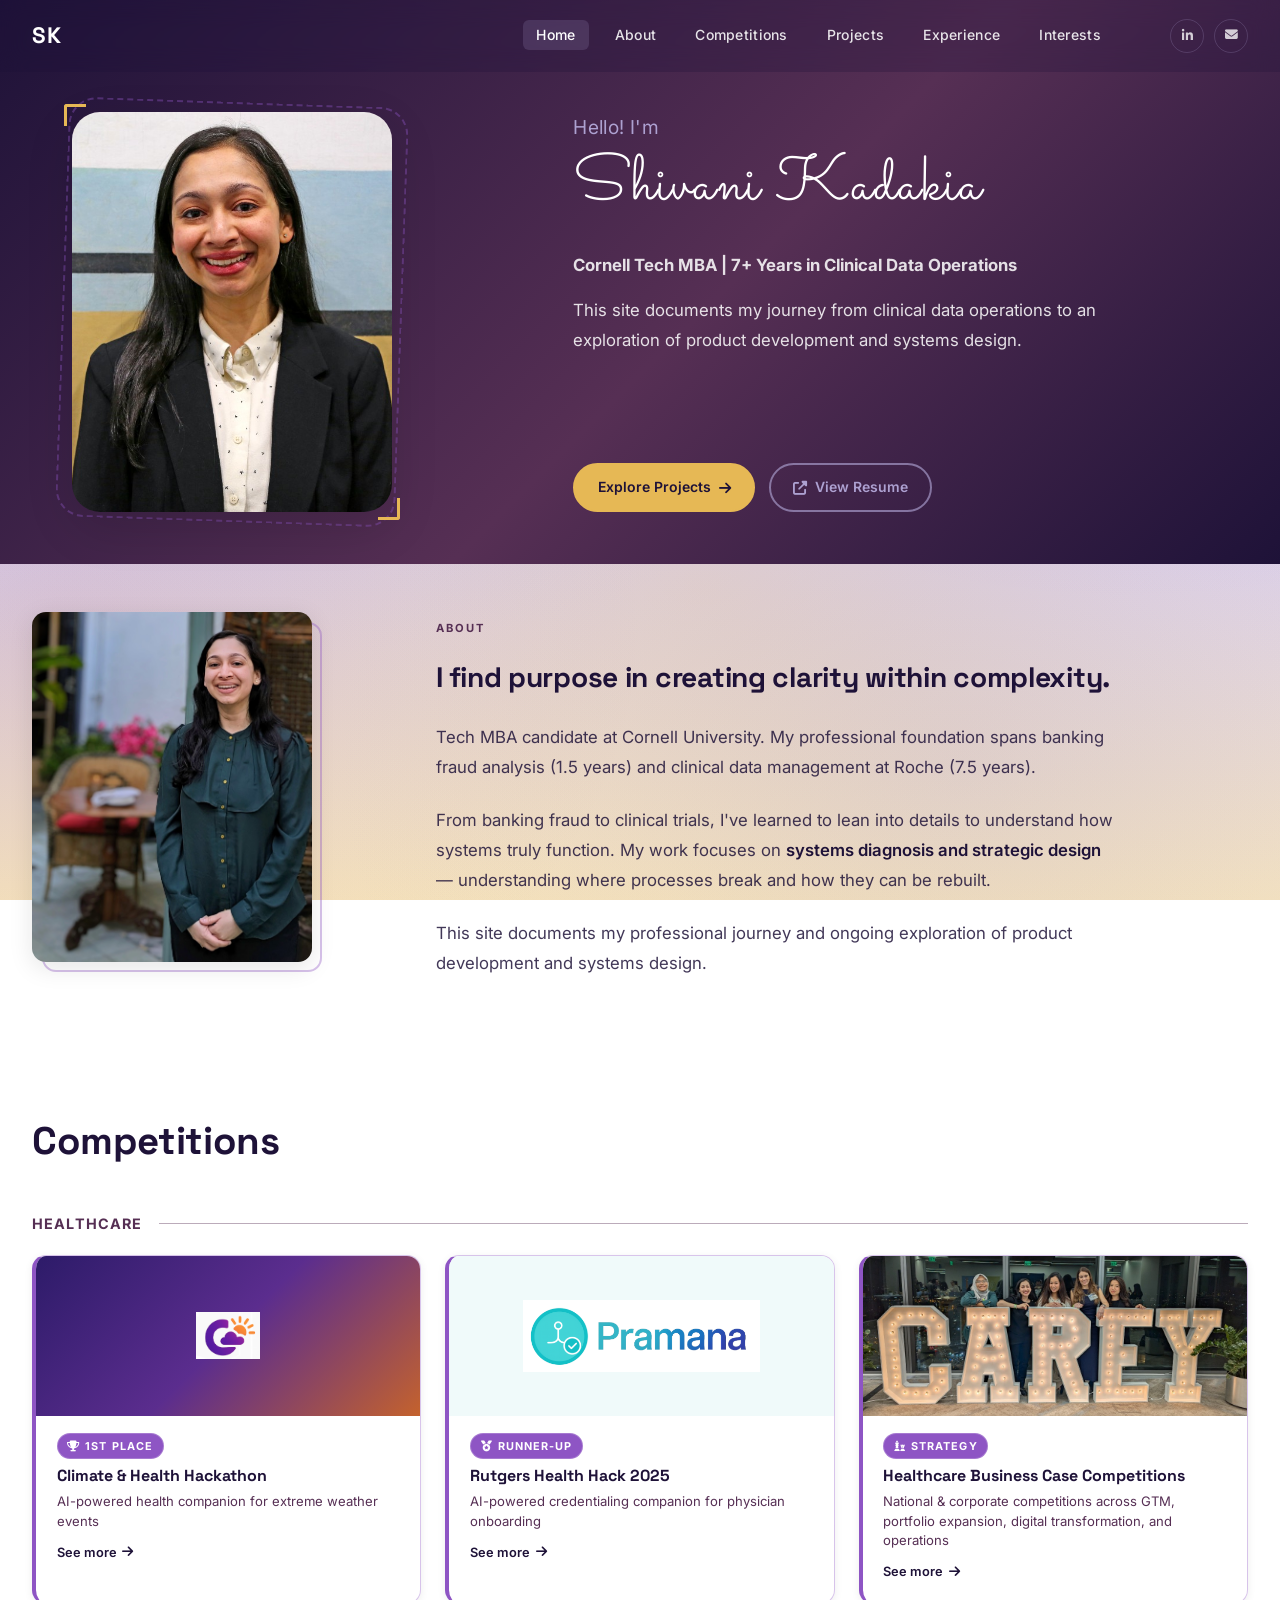
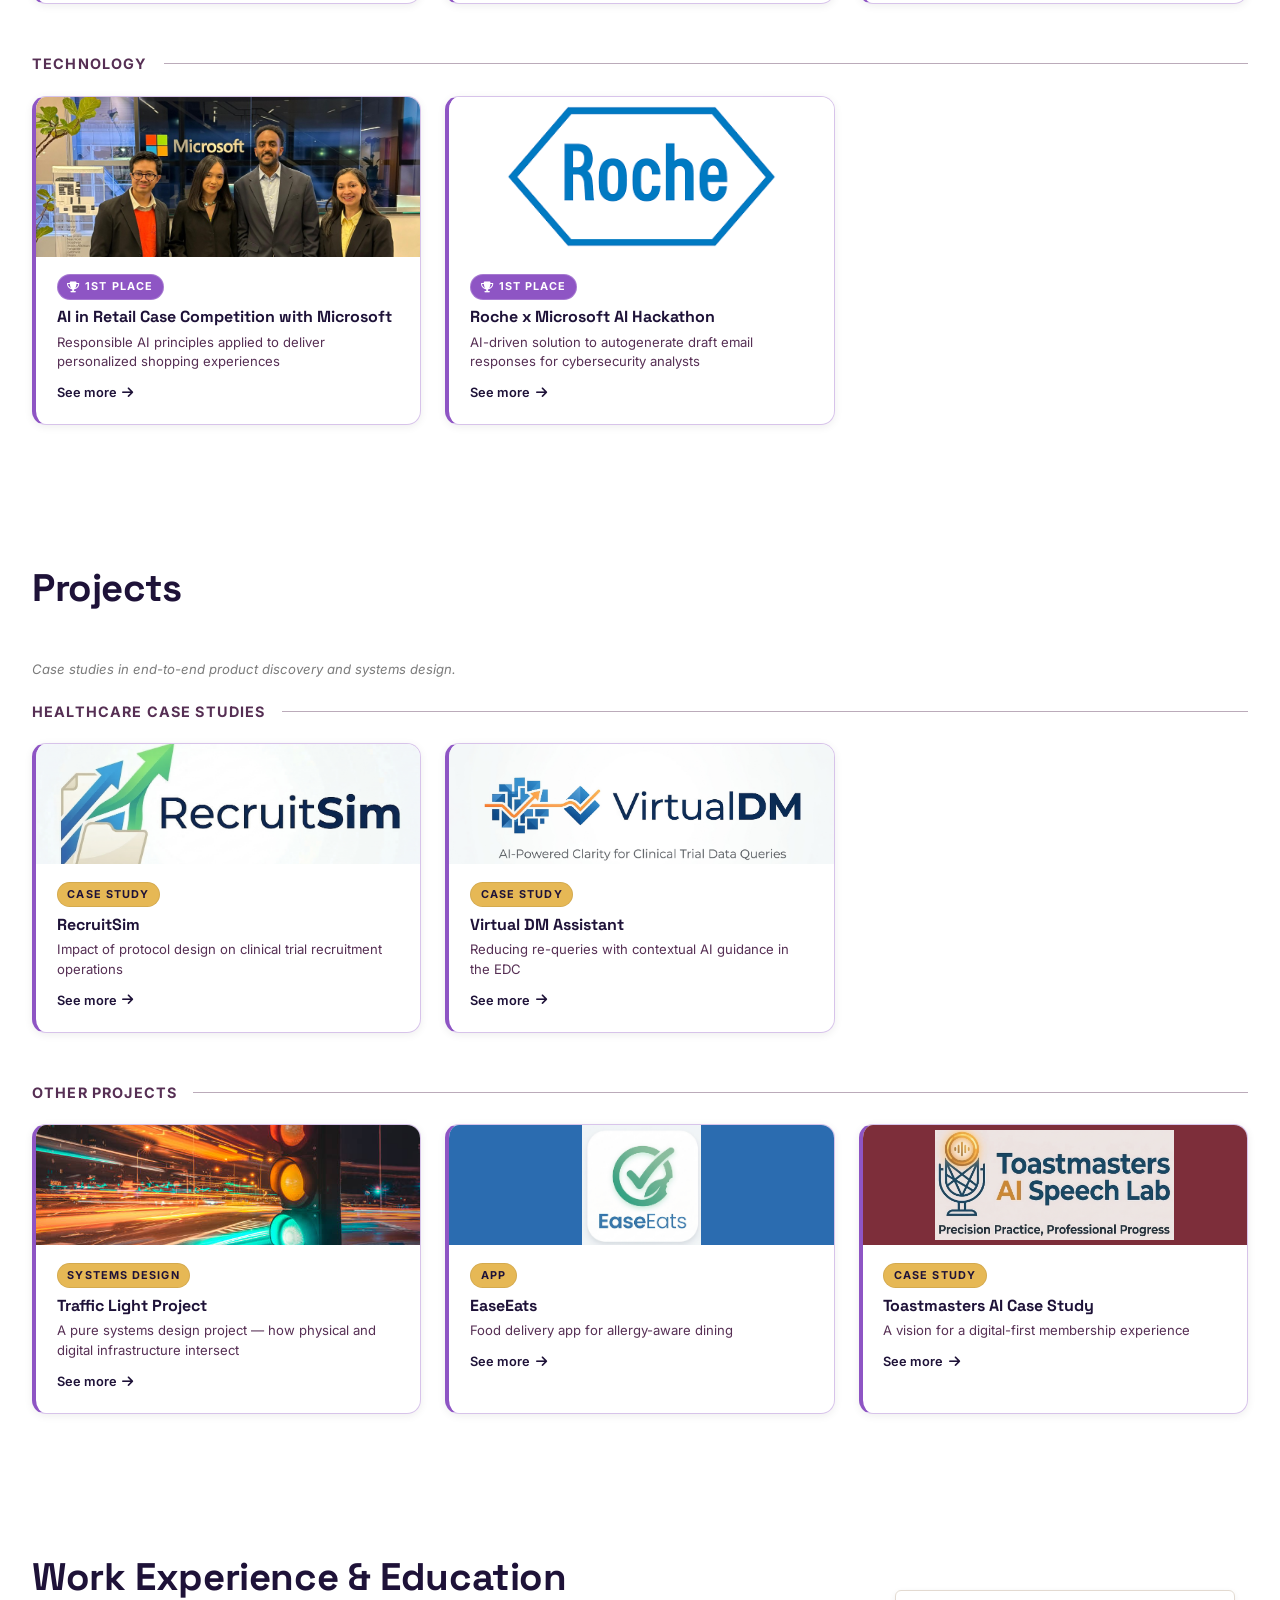
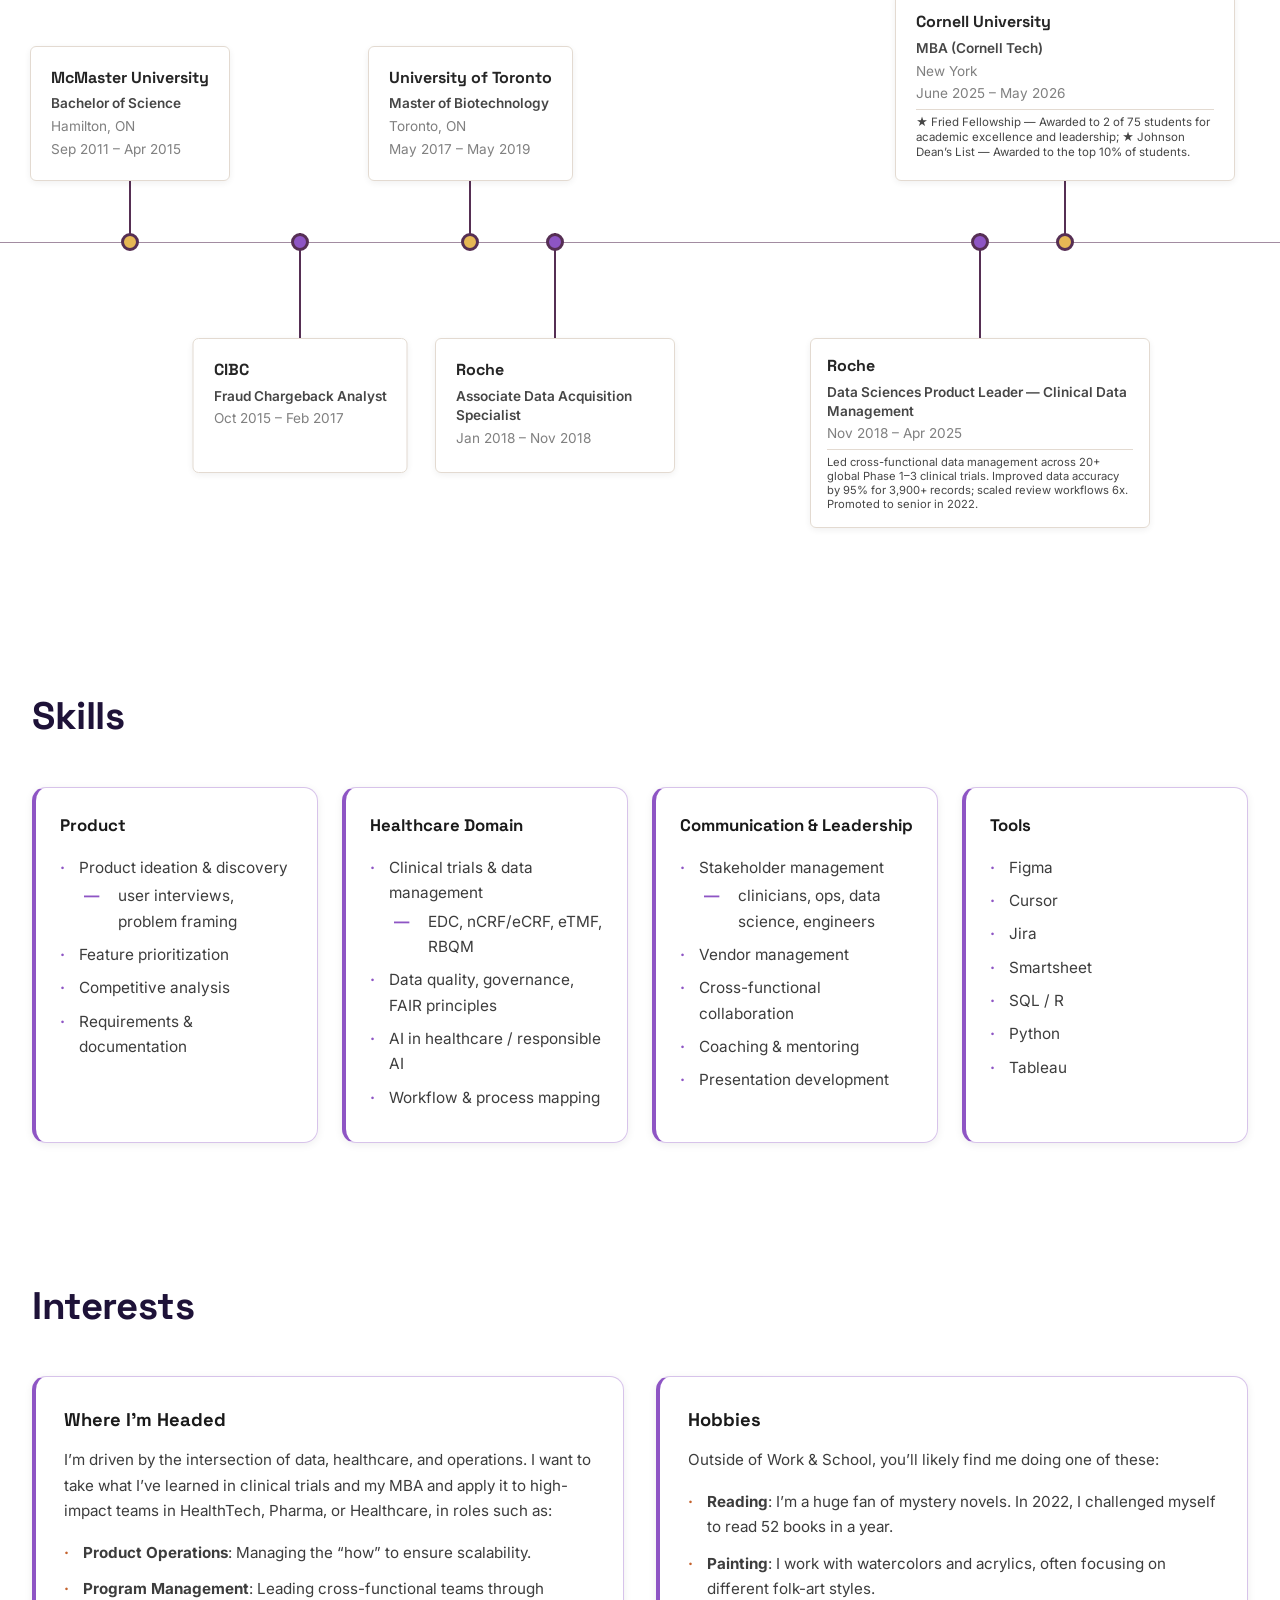
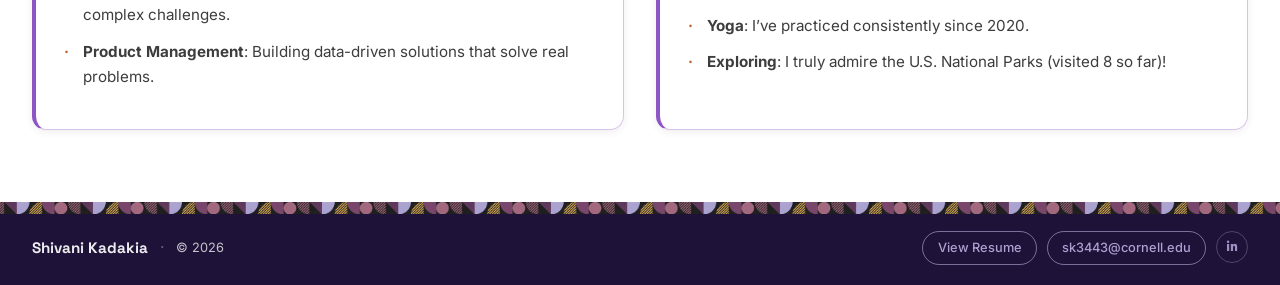
==== index.html @ 10caf71b "Initial commit for personal website" ====
<!DOCTYPE html>
<html lang="en">
  <head>
    <meta charset="UTF-8" />
    <meta name="viewport" content="width=device-width, initial-scale=1.0" />
    <title>Shivani Kadakia</title>
    <link rel="icon" type="image/png" sizes="32x32" href="favicon.png" />
    <link rel="icon" type="image/png" sizes="192x192" href="favicon.png" />
    <link rel="stylesheet" href="styles.css" />
    <link rel="preconnect" href="https://fonts.googleapis.com" />
    <link rel="preconnect" href="https://fonts.gstatic.com" crossorigin />
    <link href="https://fonts.googleapis.com/css2?family=Inter:wght@300;400;500;600&family=Space+Grotesk:wght@500;600;700&family=Sacramento&display=swap" rel="stylesheet" />
    <link rel="stylesheet" href="https://cdnjs.cloudflare.com/ajax/libs/font-awesome/6.5.0/css/all.min.css" />
  </head>
<body>

  <!-- ═══════════════════════════════════════════
       NAVIGATION
  ═══════════════════════════════════════════ -->
  <nav class="navbar" id="navbar">
    <div class="nav-inner">
      <a href="#hero" class="nav-logo">SK</a>

      <ul class="nav-links">
        <li><a href="#hero"         class="nav-link active">Home</a></li>
        <li><a href="#about"        class="nav-link">About</a></li>
        <li><a href="#competitions" class="nav-link">Competitions</a></li>
        <li><a href="#projects"     class="nav-link">Projects</a></li>
        <li><a href="#experience"   class="nav-link">Experience</a></li>
        <li><a href="#interests"    class="nav-link">Interests</a></li>
      </ul>

      <div class="nav-social">
        <a href="https://www.linkedin.com/in/shivani-kadakia/" aria-label="LinkedIn" target="_blank" rel="noopener noreferrer"><i class="fab fa-linkedin-in"></i></a>
        <span class="nav-email-wrap">
          <a href="#" id="nav-email-copy" aria-label="Copy email" title="Copy email"><i class="fas fa-envelope"></i></a>
          <span id="toast-email" class="toast-email" aria-live="polite">Email copied!</span>
        </span>
      </div>

      <button class="nav-toggle" aria-label="Toggle menu">
        <span></span><span></span><span></span>
      </button>
    </div>
  </nav>

  <!-- ═══════════════════════════════════════════
       HERO
  ═══════════════════════════════════════════ -->
  <section class="hero" id="hero">

    <div class="hero-inner">

      <!-- LEFT: Photo -->
      <div class="hero-left" data-animate="fade-left">
        <div class="hero-photo-wrap">
          <div class="hero-photo-ring" aria-hidden="true"></div>
          <img src="images/headshot.png" alt="Shivani Kadakia" class="hero-photo" />
          <div class="hero-photo-corners" aria-hidden="true"></div>
        </div>
      </div>

      <!-- RIGHT: Greeting + Name + Tagline + Bio + CTAs -->
      <div class="hero-right" data-animate="fade-right">
        <p class="hero-greeting">Hello! I'm</p>
        <h1 class="hero-name">Shivani Kadakia</h1>
        <p class="hero-tagline hero-tagline--primary">
          <strong>Cornell Tech MBA | 7+ Years in Clinical Data Operations</strong>
        </p>
        <p class="hero-tagline">
          This site documents my journey from clinical data operations to an exploration of product development and systems design.
        </p>
        <div class="hero-ctas">
          <a href="#competitions" class="btn btn--primary">
            Explore Projects <i class="fas fa-arrow-right"></i>
          </a>
          <a href="https://drive.google.com/file/d/1PNnqs80CXCNU1Djd2EkrCBvL7c3vsz_X/view" class="btn btn--secondary" target="_blank" rel="noopener noreferrer">
            <i class="fas fa-external-link-alt"></i> View Resume
          </a>
        </div>
      </div>

    </div>

  </section>

  <!-- ═══════════════════════════════════════════
       ABOUT
  ═══════════════════════════════════════════ -->
  <section class="about" id="about">
    <div class="about-inner">

      <div class="about-left" data-animate="fade-left">
        <div class="about-photo-wrap">
          <img src="images/about-photo.png" alt="Shivani Kadakia" class="about-photo" loading="lazy" onerror="this.src='images/headshot.png'" />
          <div class="about-photo-accent" aria-hidden="true"></div>
        </div>
      </div>

      <div class="about-right" data-animate="fade-right">
        <p class="about-section-label">About</p>
        <h2 class="about-heading">I find purpose in creating clarity within complexity.</h2>
        <p class="about-bio-text">
          Tech MBA candidate at Cornell University. My professional foundation spans banking fraud analysis (1.5 years) and clinical data management at Roche (7.5 years).
        </p>
        <p class="about-bio-text">
          From banking fraud to clinical trials, I've learned to lean into details to understand how systems truly function. My work focuses on <strong>systems diagnosis and strategic design</strong> — understanding where processes break and how they can be rebuilt.
        </p>
        <p class="about-bio-text">
          This site documents my professional journey and ongoing exploration of product development and systems design.
        </p>
      </div>

    </div>

  </section>

  <!-- ═══════════════════════════════════════════
       COMPETITIONS
  ═══════════════════════════════════════════ -->
  <section class="cards-section" id="competitions">
    <div class="cards-section-inner">
      <h2 class="section-title">Competitions</h2>

      <!-- Healthcare row -->
      <div class="cards-row-label cards-row-label--case cards-row-label--lg">
        <span class="cards-row-label-text">Healthcare</span>
        <span class="cards-row-label-line" aria-hidden="true"></span>
      </div>
      <div class="cards-grid cards-grid--3">

        <!-- 1: CareCast (left) -->
        <article class="card" data-animate="fade-up">
          <a href="competitions/carecast.html" class="card-link">
            <div class="card-img-wrap card-img-wrap--carecast">
              <img src="images/carecast-logo.png" alt="CareCast" class="card-carecast-logo" loading="lazy" />
            </div>
            <div class="card-body">
              <span class="card-badge card-badge--win"><i class="fas fa-trophy"></i> 1st Place</span>
              <h3 class="card-title">Climate &amp; Health Hackathon</h3>
              <p class="card-sub">AI-powered health companion for extreme weather events</p>
              <span class="card-cta">See more <i class="fas fa-arrow-right"></i></span>
            </div>
          </a>
        </article>

        <!-- 2: Rutgers (centre) -->
        <article class="card" data-animate="fade-up" style="--delay:0.1s">
          <a href="competitions/rutgers.html" class="card-link">
            <div class="card-img-wrap card-img-wrap--pramana">
              <img src="images/pramana-logo.png" alt="Pramana" class="card-pramana-logo" loading="lazy" />
            </div>
            <div class="card-body">
              <span class="card-badge card-badge--win"><i class="fas fa-medal"></i> Runner-Up</span>
              <h3 class="card-title">Rutgers Health Hack 2025</h3>
              <p class="card-sub">AI-powered credentialing companion for physician onboarding</p>
              <span class="card-cta">See more <i class="fas fa-arrow-right"></i></span>
            </div>
          </a>
        </article>

        <!-- 3: AstraZeneca (right) -->
        <article class="card" data-animate="fade-up" style="--delay:0.2s">
          <a href="competitions/az-healthcare.html" class="card-link">
            <div class="card-img-wrap" style="padding:0;overflow:hidden;">
              <img src="images/az-team-photo.png" alt="Healthcare case competition team at Johns Hopkins" loading="lazy" style="width:100%;height:100%;object-fit:cover;object-position:center 60%;" />
            </div>
            <div class="card-body">
              <span class="card-badge card-badge--blue"><i class="fas fa-chess"></i> Strategy</span>
              <h3 class="card-title">Healthcare Business Case Competitions</h3>
              <p class="card-sub">National &amp; corporate competitions across GTM, portfolio expansion, digital transformation, and operations</p>
              <span class="card-cta">See more <i class="fas fa-arrow-right"></i></span>
            </div>
          </a>
        </article>

      </div>

      <!-- Technology row -->
      <div class="cards-row-label cards-row-label--case cards-row-label--lg" style="margin-top:3rem;">
        <span class="cards-row-label-text">Technology</span>
        <span class="cards-row-label-line" aria-hidden="true"></span>
      </div>
      <div class="cards-grid cards-grid--3">

        <article class="card" data-animate="fade-up">
          <a href="competitions/microsoft-ai.html" class="card-link">
            <div class="card-img-wrap" style="padding:0;overflow:hidden;">
              <img src="images/microsoft-team-photo.png" alt="Microsoft AI in Retail team at Microsoft HQ NYC" loading="lazy" style="width:100%;height:100%;object-fit:cover;object-position:center 20%;" />
            </div>
            <div class="card-body">
              <span class="card-badge card-badge--win"><i class="fas fa-trophy"></i> 1st Place</span>
              <h3 class="card-title">AI in Retail Case Competition with Microsoft</h3>
              <p class="card-sub">Responsible AI principles applied to deliver personalized shopping experiences</p>
              <span class="card-cta">See more <i class="fas fa-arrow-right"></i></span>
            </div>
          </a>
        </article>

        <article class="card" data-animate="fade-up" style="--delay:0.1s">
          <a href="competitions/roche-ai.html" class="card-link">
            <div class="card-img-wrap card-img-wrap--roche">
              <img src="images/roche-logo.png" alt="Roche" class="card-roche-logo" loading="lazy" />
            </div>
            <div class="card-body">
              <span class="card-badge card-badge--win"><i class="fas fa-trophy"></i> 1st Place</span>
              <h3 class="card-title">Roche x Microsoft AI Hackathon</h3>
              <p class="card-sub">AI-driven solution to autogenerate draft email responses for cybersecurity analysts</p>
              <span class="card-cta">See more <i class="fas fa-arrow-right"></i></span>
            </div>
          </a>
        </article>

      </div>
    </div>
  </section>

  <!-- ═══════════════════════════════════════════
       PROJECTS
  ═══════════════════════════════════════════ -->
  <section class="cards-section cards-section--alt" id="projects">
    <div class="cards-section-inner">
      <h2 class="section-title">Projects</h2>

      <p class="cards-case-note">Case studies in end-to-end product discovery and systems design.</p>

      <!-- Healthcare case studies -->
      <div class="cards-row-label cards-row-label--case cards-row-label--lg">
        <span class="cards-row-label-text">Healthcare Case Studies</span>
        <span class="cards-row-label-line" aria-hidden="true"></span>
      </div>
      <div class="cards-grid cards-grid--3">

        <article class="card card--case" data-animate="fade-up">
          <a href="projects/recruitsim.html" class="card-link">
            <div class="card-img-wrap card-img-wrap--band" style="--band-color:#C4622D">
              <img src="images/recruitsim-main.png" alt="RecruitSim case study preview" loading="lazy">
            </div>
            <div class="card-body">
              <span class="card-badge card-badge--case">Case Study</span>
              <h3 class="card-title">RecruitSim</h3>
              <p class="card-sub">Impact of protocol design on clinical trial recruitment operations</p>
              <span class="card-cta">See more <i class="fas fa-arrow-right"></i></span>
            </div>
          </a>
        </article>

        <article class="card card--case" data-animate="fade-up" style="--delay:0.1s">
          <a href="projects/cdm-assistant.html" class="card-link">
            <div class="card-img-wrap card-img-wrap--band" style="--band-color:#2B6CB0">
              <img src="images/virtual-dm-main.png" alt="Virtual DM Assistant case study preview" loading="lazy">
            </div>
            <div class="card-body">
              <span class="card-badge card-badge--case">Case Study</span>
              <h3 class="card-title">Virtual DM Assistant</h3>
              <p class="card-sub">Reducing re-queries with contextual AI guidance in the EDC</p>
              <span class="card-cta">See more <i class="fas fa-arrow-right"></i></span>
            </div>
          </a>
        </article>

      </div>

      <!-- Other projects -->
      <div class="cards-row-label cards-row-label--case cards-row-label--lg" style="margin-top:3rem;">
        <span class="cards-row-label-text">Other Projects</span>
        <span class="cards-row-label-line" aria-hidden="true"></span>
      </div>
      <div class="cards-grid cards-grid--3">

        <article class="card" data-animate="fade-up">
          <a href="projects/traffic-light.html" class="card-link">
            <div class="card-img-wrap card-img-wrap--band" style="--band-color:#D4A017">
              <img src="images/traffic-light-main.jpg" alt="Traffic Light systems design project preview" loading="lazy">
            </div>
            <div class="card-body">
              <span class="card-badge card-badge--gold">Systems Design</span>
              <h3 class="card-title">Traffic Light Project</h3>
              <p class="card-sub">A pure systems design project — how physical and digital infrastructure intersect</p>
              <span class="card-cta">See more <i class="fas fa-arrow-right"></i></span>
            </div>
          </a>
        </article>

        <article class="card" data-animate="fade-up" style="--delay:0.1s">
          <a href="projects/easeeats.html" class="card-link">
            <div class="card-img-wrap card-img-wrap--band card-img-wrap--full" style="--band-color:#2B6CB0">
              <img src="images/ease-eats-main.png" alt="EaseEats app case study preview" loading="lazy">
            </div>
            <div class="card-body">
              <span class="card-badge card-badge--blue">App</span>
              <h3 class="card-title">EaseEats</h3>
              <p class="card-sub">Food delivery app for allergy-aware dining</p>
              <span class="card-cta">See more <i class="fas fa-arrow-right"></i></span>
            </div>
          </a>
        </article>

        <article class="card card--case" data-animate="fade-up" style="--delay:0.2s">
          <a href="projects/toastmasters.html" class="card-link">
            <div class="card-img-wrap card-img-wrap--band card-img-wrap--logo" style="--band-color:#7D2E3A">
              <img src="images/toastmasters-main.png" alt="Toastmasters AI case study preview" loading="lazy">
            </div>
            <div class="card-body">
              <span class="card-badge card-badge--case">Case Study</span>
              <h3 class="card-title">Toastmasters AI Case Study</h3>
              <p class="card-sub">A vision for a digital-first membership experience</p>
              <span class="card-cta">See more <i class="fas fa-arrow-right"></i></span>
            </div>
          </a>
        </article>

      </div>
    </div>
  </section>

  <!-- ═══════════════════════════════════════════
       EXPERIENCE
  ═══════════════════════════════════════════ -->
  <section class="cards-section" id="experience">
    <div class="cards-section-inner">
      <h2 class="section-title">Work Experience &amp; Education</h2>

      <!-- Staggered timeline (desktop) -->
      <section class="staggered-timeline-container">
        <div class="timeline-grid">
          <div class="timeline-main-line"></div>

          <div class="timeline-item education-cornell" data-type="school">
            <span class="dot school-cornell"></span>
            <div class="timeline-card">
              <h3>Cornell University</h3>
              <p class="degree">MBA (Cornell Tech)</p>
              <p class="details">New York</p>
              <p class="details">June 2025 – May 2026</p>
              <p class="impact">
                ★ Fried Fellowship — Awarded to 2 of 75 students for academic excellence and leadership; ★ Johnson Dean’s List — Awarded to the top 10% of students.
              </p>
            </div>
          </div>

          <div class="timeline-item education-toronto" data-type="school">
            <span class="dot school-toronto"></span>
            <div class="timeline-card">
              <h3>University of Toronto</h3>
              <p class="degree">Master of Biotechnology</p>
              <p class="details">Toronto, ON</p>
              <p class="details">May 2017 – May 2019</p>
            </div>
          </div>

          <div class="timeline-item education-mcmaster" data-type="school">
            <span class="dot school-mcmaster"></span>
            <div class="timeline-card">
              <h3>McMaster University</h3>
              <p class="degree">Bachelor of Science</p>
              <p class="details">Hamilton, ON</p>
              <p class="details">Sep 2011 – Apr 2015</p>
            </div>
          </div>

          <div class="timeline-item work-roche-leader work-low" data-type="work">
            <span class="dot roche"></span>
            <div class="timeline-card">
              <h3>Roche</h3>
              <p class="job-title">Data Sciences Product Leader — Clinical Data Management</p>
              <p class="details">Nov 2018 – Apr 2025</p>
              <p class="impact">Led cross-functional data management across 20+ global Phase 1–3 clinical trials. Improved data accuracy by 95% for 3,900+ records; scaled review workflows 6x. Promoted to senior in 2022.</p>
            </div>
          </div>

          <div class="timeline-item work-roche-associate work-low" data-type="work">
            <span class="dot roche-associate"></span>
            <div class="timeline-card">
              <h3>Roche</h3>
              <p class="job-title">Associate Data Acquisition Specialist</p>
              <p class="details">Jan 2018 – Nov 2018</p>
            </div>
          </div>

          <div class="timeline-item work-cibc work-low" data-type="work">
            <span class="dot cibc"></span>
            <div class="timeline-card">
              <h3>CIBC</h3>
              <p class="job-title">Fraud Chargeback Analyst</p>
              <p class="details">Oct 2015 – Feb 2017</p>
            </div>
          </div>
        </div>
      </section>

      <!-- Original two-column layout (mobile) -->
      <div class="exp-layout">

        <div class="exp-col">
          <p class="exp-col-label">Work Experience</p>
          <ol class="exp-timeline">

            <li class="exp-item">
              <div class="exp-dot exp-dot--work"></div>
              <div class="exp-content">
                <p class="exp-company">Roche</p>
                <p class="exp-role">Data Sciences Product Leader — Clinical Data Management</p>
                <p class="exp-meta">Nov 2018 – Apr 2025</p>
                <p class="exp-desc">Led cross-functional data management across 20+ global Phase 1–3 clinical trials. Improved data accuracy by 95% for 3,900+ records; scaled review workflows 6x. Promoted to senior in 2022.</p>
              </div>
            </li>

            <li class="exp-item">
              <div class="exp-dot exp-dot--work"></div>
              <div class="exp-content">
                <p class="exp-company">Roche</p>
                <p class="exp-role">Associate Data Acquisition Specialist</p>
                <p class="exp-meta">Jan 2018 – Nov 2018</p>
              </div>
            </li>

            <li class="exp-item">
              <div class="exp-dot exp-dot--work"></div>
              <div class="exp-content">
                <p class="exp-company">CIBC</p>
                <p class="exp-role">Fraud Chargeback Analyst</p>
                <p class="exp-meta">Oct 2015 – Feb 2017</p>
              </div>
            </li>

          </ol>
        </div>

        <div class="exp-col">
          <p class="exp-col-label">Education</p>
          <ol class="exp-timeline">

            <li class="exp-item">
              <div class="exp-dot exp-dot--school"></div>
              <div class="exp-content">
                <p class="exp-company">Cornell University</p>
                <p class="exp-role">MBA (Cornell Tech)</p>
                <p class="exp-meta">New York · June 2025 – May 2026</p>
                <p class="exp-desc exp-note">Fried Fellowship — Awarded to 2 of 75 students for academic excellence and leadership.</p>
                <p class="exp-desc exp-note">Johnson Dean’s List — Awarded to the top 10% of students.</p>
              </div>
            </li>

            <li class="exp-item">
              <div class="exp-dot exp-dot--school"></div>
              <div class="exp-content">
                <p class="exp-company">University of Toronto</p>
                <p class="exp-role">Master of Biotechnology</p>
                <p class="exp-meta">Toronto, ON · May 2017 – May 2019</p>
              </div>
            </li>

            <li class="exp-item">
              <div class="exp-dot exp-dot--school"></div>
              <div class="exp-content">
                <p class="exp-company">McMaster University</p>
                <p class="exp-role">Bachelor of Science</p>
                <p class="exp-meta">Hamilton, ON · Sep 2011 – Apr 2015</p>
              </div>
            </li>

          </ol>
        </div>

      </div>
    </div>
  </section>

  <!-- ═══════════════════════════════════════════
       SKILLS
  ═══════════════════════════════════════════ -->
  <section class="cards-section" id="skills">
    <div class="cards-section-inner">
      <h2 class="section-title">Skills</h2>

      <div class="skills-grid">
        <div class="skills-block">
          <h3 class="skills-block-title">Product</h3>
          <ul class="skills-list">
            <li>Product ideation &amp; discovery
              <ul class="skills-sublist"><li>user interviews, problem framing</li></ul>
            </li>
            <li>Feature prioritization</li>
            <li>Competitive analysis</li>
            <li>Requirements &amp; documentation</li>
          </ul>
        </div>

        <div class="skills-block">
          <h3 class="skills-block-title">Healthcare Domain</h3>
          <ul class="skills-list">
            <li>Clinical trials &amp; data management
              <ul class="skills-sublist"><li>EDC, nCRF/eCRF, eTMF, RBQM</li></ul>
            </li>
            <li>Data quality, governance, FAIR principles</li>
            <li>AI in healthcare / responsible AI</li>
            <li>Workflow &amp; process mapping</li>
          </ul>
        </div>

        <div class="skills-block">
          <h3 class="skills-block-title">Communication &amp; Leadership</h3>
          <ul class="skills-list">
            <li>Stakeholder management
              <ul class="skills-sublist"><li>clinicians, ops, data science, engineers</li></ul>
            </li>
            <li>Vendor management</li>
            <li>Cross-functional collaboration</li>
            <li>Coaching &amp; mentoring</li>
            <li>Presentation development</li>
          </ul>
        </div>

        <div class="skills-block skills-block--tools">
          <h3 class="skills-block-title">Tools</h3>
          <ul class="skills-list">
            <li>Figma</li>
            <li>Cursor</li>
            <li>Jira</li>
            <li>Smartsheet</li>
            <li>SQL / R</li>
            <li>Python</li>
            <li>Tableau</li>
          </ul>
        </div>
      </div>
    </div>
  </section>

  <!-- ═══════════════════════════════════════════
       INTERESTS
  ═══════════════════════════════════════════ -->
  <section class="cards-section cards-section--alt" id="interests">
    <div class="cards-section-inner">
      <h2 class="section-title">Interests</h2>

      <div class="interests-layout">
        <div class="interests-block">
          <h3 class="interests-title">Where I’m Headed</h3>
          <p class="interests-lead">I’m driven by the intersection of data, healthcare, and operations. I want to take what I’ve learned in clinical trials and my MBA and apply it to high-impact teams in HealthTech, Pharma, or Healthcare, in roles such as:</p>
          <ul class="interests-list">
            <li><strong>Product Operations</strong>: Managing the “how” to ensure scalability.</li>
            <li><strong>Program Management</strong>: Leading cross-functional teams through complex challenges.</li>
            <li><strong>Product Management</strong>: Building data-driven solutions that solve real problems.</li>
          </ul>
        </div>

        <div class="interests-block">
          <h3 class="interests-title">Hobbies</h3>
          <p class="interests-lead">Outside of Work &amp; School, you’ll likely find me doing one of these:</p>
          <ul class="interests-list">
            <li><strong>Reading</strong>: I’m a huge fan of mystery novels. In 2022, I challenged myself to read 52 books in a year.</li>
            <li><strong>Painting</strong>: I work with watercolors and acrylics, often focusing on different folk-art styles.</li>
            <li><strong>Yoga</strong>: I’ve practiced consistently since 2020.</li>
            <li><strong>Exploring</strong>: I truly admire the U.S. National Parks (visited 8 so far)!</li>
          </ul>
        </div>
      </div>
    </div>
  </section>

  <!-- ═══════════════════════════════════════════
       FOOTER
  ═══════════════════════════════════════════ -->
  <footer class="footer">
    <div class="footer-inner">
      <span class="footer-name">Shivani Kadakia</span>
      <span class="footer-divider" aria-hidden="true">·</span>
      <span class="footer-copy">&copy; 2026</span>
      <div class="footer-social">
        <a href="https://drive.google.com/file/d/1PNnqs80CXCNU1Djd2EkrCBvL7c3vsz_X/view" class="footer-resume" aria-label="View resume" target="_blank" rel="noopener noreferrer">View Resume</a>
        <span class="footer-email" title="Click to select and copy">sk3443@cornell.edu</span>
        <a href="https://www.linkedin.com/in/shivani-kadakia/" class="footer-icon" aria-label="LinkedIn" target="_blank" rel="noopener noreferrer"><i class="fab fa-linkedin-in"></i></a>
      </div>
    </div>
  </footer>

  <script src="main.js"></script>
</body>
</html>
---- styles.css ----
/* ═══════════════════════════════════════════
   DESIGN TOKENS
═══════════════════════════════════════════ */
:root {
  /* Palette (locked) */
  --deep-base:    #1E1238;
  --plum:         #562F54;
  --gold:         #E6B855;
  --gold-deep:    #D0A044;
  --purple:       #8E55C4;
  --lavender:     #ADA1D1;
  --rose:         #A66783;

  --cream:        #F8F4EE;
  --cream-dark:   #EFE8DC;
  --blue:         #2B6CB0;
  --blue-light:   #5BA4CF;
  --blue-pale:    #EBF4FF;
  --terracotta:   #C4622D;
  --terra-light:  #E8A87C;
  --terra-pale:   #FDF0E8;
  --gold-pale:    #FBF3DC;
  --maroon:       #7D2E3A;
  --brown-dark:   #3D1F0D;
  --ink:          #1A1A1A;
  --ink-soft:     #3D3D3D;
  --muted:        #7A7A7A;
  --border:       #E2D9CF;

  --font-display: 'Space Grotesk', system-ui, sans-serif;
  --font-body:    'Inter', system-ui, sans-serif;
  --font-script:  'Sacramento', system-ui, cursive;

  --nav-h:        72px;
  --radius-sm:    6px;
  --radius-md:    14px;
  --radius-lg:    28px;
  --shadow-sm:    0 2px 8px rgba(0,0,0,0.07);
  --shadow-md:    0 6px 24px rgba(0,0,0,0.10);
  --shadow-lg:    0 16px 48px rgba(0,0,0,0.13);

  --transition:   0.3s cubic-bezier(0.4, 0, 0.2, 1);
}

/* ═══════════════════════════════════════════
   RESET & BASE
═══════════════════════════════════════════ */
*, *::before, *::after { box-sizing: border-box; margin: 0; padding: 0; }

html {
  scroll-behavior: smooth;
  font-size: 16px;
}

body {
  font-family: var(--font-body);
  background: linear-gradient(180deg, #F6E4BF 0%, #D9D0F5 55%, #F6E4BF 100%);
  color: var(--ink);
  line-height: 1.6;
  overflow-x: hidden;
}

/* Main page only: abstract blobs + mesh
   (case-study pages use their own backgrounds via .cs-page) */
body:not(.cs-page) {
  background:
    radial-gradient(ellipse 90% 70% at 15% 25%, rgba(173,161,209,0.25) 0%, rgba(173,161,209,0.08) 40%, transparent 70%),
    radial-gradient(ellipse 80% 80% at 88% 15%, rgba(142,85,196,0.2) 0%, rgba(142,85,196,0.06) 35%, transparent 65%),
    radial-gradient(ellipse 85% 75% at 55% 65%, rgba(230,184,85,0.18) 0%, rgba(230,184,85,0.05) 40%, transparent 70%),
    radial-gradient(ellipse 75% 85% at 75% 85%, rgba(173,161,209,0.22) 0%, rgba(173,161,209,0.07) 35%, transparent 65%),
    radial-gradient(ellipse 70% 80% at 5% 70%, rgba(166,103,131,0.18) 0%, rgba(166,103,131,0.05) 40%, transparent 65%),
    linear-gradient(180deg, #F6E4BF 0%, #D9D0F5 55%, #F6E4BF 100%);
  background-attachment: fixed;
}

img { display: block; max-width: 100%; }
a   { text-decoration: none; color: inherit; }
ul  { list-style: none; }

/* ═══════════════════════════════════════════
   NAVIGATION
═══════════════════════════════════════════ */
.navbar {
  position: fixed;
  top: 0; left: 0; right: 0;
  z-index: 100;
  height: var(--nav-h);
  background: rgba(30, 18, 56, 0.25);
  backdrop-filter: blur(12px);
  -webkit-backdrop-filter: blur(12px);
  border-bottom: 1px solid transparent;
  transition: box-shadow var(--transition);
}

.navbar.scrolled {
  box-shadow: var(--shadow-sm);
  background: rgba(255,255,255,0.78);
  border-bottom: 1px solid rgba(142,85,196,0.18);
}

.nav-inner {
  max-width: 1280px;
  margin: 0 auto;
  padding: 0 2rem;
  height: 100%;
  display: flex;
  align-items: center;
  gap: 2rem;
}

.nav-logo {
  font-family: var(--font-display);
  font-size: 1.4rem;
  font-weight: 900;
  color: #ffffff;
  letter-spacing: 0.04em;
  flex-shrink: 0;
}

.navbar.scrolled .nav-logo {
  color: var(--deep-base);
}

.nav-links {
  display: flex;
  gap: 0.75rem;
  margin-left: auto;
}

.nav-link {
  font-size: 0.9rem;
}

.nav-link {
  font-size: 0.875rem;
  font-weight: 500;
  color: rgba(255,255,255,0.88);
  padding: 0.4rem 0.85rem;
  border-radius: var(--radius-sm);
  transition: color var(--transition), background var(--transition);
  letter-spacing: 0.02em;
}

.nav-link:hover,
.nav-link.active {
  color: #ffffff;
  background: rgba(173,161,209,0.18);
}

.navbar.scrolled .nav-link {
  color: var(--deep-base);
}

.navbar.scrolled .nav-link:hover,
.navbar.scrolled .nav-link.active {
  color: var(--deep-base);
  background: rgba(173,161,209,0.45);
}

.nav-social {
  display: flex;
  gap: 0.6rem;
  margin-left: 1.5rem;
}

.nav-social a {
  width: 34px; height: 34px;
  border-radius: 50%;
  display: flex; align-items: center; justify-content: center;
  font-size: 0.8rem;
  color: rgba(255,255,255,0.78);
  border: 1px solid rgba(173,161,209,0.22);
  transition: color var(--transition), border-color var(--transition), background var(--transition);
}

.nav-social a:hover {
  color: #ffffff;
  border-color: rgba(173,161,209,0.55);
  background: rgba(173,161,209,0.18);
}

.navbar.scrolled .nav-social a {
  color: rgba(30,18,56,0.75);
  border-color: rgba(142,85,196,0.18);
}

.navbar.scrolled .nav-social a:hover {
  color: var(--deep-base);
  border-color: rgba(142,85,196,0.35);
  background: rgba(173,161,209,0.35);
}

.nav-toggle {
  display: none;
  flex-direction: column;
  gap: 5px;
  background: none;
  border: none;
  cursor: pointer;
  padding: 4px;
  margin-left: auto;
}

.nav-toggle span {
  display: block;
  width: 24px; height: 2px;
  background: var(--ink);
  border-radius: 2px;
  transition: transform var(--transition), opacity var(--transition);
}

/* ═══════════════════════════════════════════
   PATTERN STRIPS
═══════════════════════════════════════════ */
.pattern-strip {
  width: 100%;
  overflow: hidden;
  line-height: 0;
}

.pattern-strip--top  { margin-bottom: 0; }
.pattern-strip--bottom { margin-top: 0; }

/* ═══════════════════════════════════════════
   HERO SECTION — 2-column redesign
═══════════════════════════════════════════ */
.hero {
  padding-top: var(--nav-h);
  /* A/B test palette: deep indigo → plum */
  background: linear-gradient(135deg, var(--deep-base) 0%, var(--plum) 55%, var(--deep-base) 100%);
  display: flex;
  flex-direction: column;
}

/* ═══════════════════════════════════════════
   MAIN PAGE — SECTION DIVIDER (pattern strip)
   Only once: directly above footer
═══════════════════════════════════════════ */
footer.footer::before {
  content: "";
  display: block;
  height: 12px;
  width: 100vw;
  background-image: url("images/section-divider-tile.png");
  background-repeat: repeat-x;
  background-size: auto 12px;
  background-position: center;
  margin-left: calc(-50vw + 50%);
}

.hero-inner {
  max-width: 1200px;
  margin: 0 auto;
  padding: 2.5rem 2rem 3.25rem;
  width: 100%;
  display: grid;
  grid-template-columns: 1fr 1.4fr;
  gap: 3rem;
  align-items: stretch;
  /* Let content define height so full hero fits on first screen */
  min-height: auto;
}

/* ── LEFT: Photo only ── */
.hero-left {
  display: flex;
  flex-direction: column;
  align-items: flex-start;
  gap: 1.5rem;
}

.hero-photo-wrap {
  position: relative;
  width: 100%;
  max-width: 320px;
}

/* Dashed ring — offset behind photo */
.hero-photo-ring {
  position: absolute;
  inset: -10px;
  border-radius: var(--radius-lg);
  border: 2px dashed var(--purple);
  opacity: 0.4;
  transform: rotate(2deg);
  z-index: 0;
}

.hero-photo {
  width: 100%;
  aspect-ratio: 4 / 5;
  object-fit: cover;
  object-position: center top;
  border-radius: var(--radius-lg);
  box-shadow: var(--shadow-lg);
  display: block;
  position: relative;
  z-index: 1;
}

/* Gold corner accents */
.hero-photo-corners {
  position: absolute;
  inset: 0;
  pointer-events: none;
  z-index: 2;
}

.hero-photo-corners::before,
.hero-photo-corners::after {
  content: '';
  position: absolute;
  width: 22px; height: 22px;
  border-color: var(--gold);
  border-style: solid;
}

.hero-photo-corners::before {
  top: -8px; left: -8px;
  border-width: 3px 0 0 3px;
  border-radius: 3px 0 0 0;
}

.hero-photo-corners::after {
  bottom: -8px; right: -8px;
  border-width: 0 3px 3px 0;
  border-radius: 0 0 3px 0;
}

/* ── RIGHT: Greeting + Name + Tagline + CTAs ── */
.hero-right {
  display: flex;
  flex-direction: column;
  gap: 0.4rem;
  height: 100%;
}

/* "Hi, I'm" greeting */
.hero-greeting {
  font-family: var(--font-body);
  font-size: clamp(1rem, 1.5vw, 1.2rem);
  font-weight: 400;
  color: var(--lavender);
  letter-spacing: 0.02em;
  margin-bottom: 0.1rem;
}

/* Name moved to right column */
.hero-name {
  font-family: var(--font-script);
  font-size: clamp(3.1rem, 5vw, 4.1rem);
  font-weight: 400;
  line-height: 1.1;
  color: #FFFFFF;
  letter-spacing: 0.02em;
  margin-bottom: 0.9rem;
}

.hero-tagline-label {
  font-size: 0.72rem;
  font-weight: 600;
  letter-spacing: 0.16em;
  text-transform: uppercase;
  color: var(--terracotta);
  margin-bottom: 0.6rem;
}

.hero-tagline {
  font-family: var(--font-body);
  font-size: 1.05rem;
  font-weight: 400;
  line-height: 1.8;
  color: rgba(255,255,255,0.86);
  letter-spacing: 0;
  max-width: 48ch;
  margin-bottom: 0.75rem;
}

.hero-tagline--primary {
  margin-top: 0.5rem;
  margin-bottom: 0.5rem;
}

.hero-note {
  font-size: 0.95rem;
  color: rgba(173,161,209,0.9);
  font-style: italic;
  line-height: 1.7;
  max-width: 48ch;
  margin-bottom: 1.4rem;
}

.hero-ctas {
  display: flex;
  gap: 0.85rem;
  flex-wrap: wrap;
  margin-top: auto;
  padding-top: 1.25rem;
}

/* ═══════════════════════════════════════════
   BUTTONS
═══════════════════════════════════════════ */
.btn {
  display: inline-flex;
  align-items: center;
  gap: 0.5rem;
  padding: 0.7rem 1.4rem;
  border-radius: 50px;
  font-size: 0.875rem;
  font-weight: 600;
  font-family: var(--font-body);
  cursor: pointer;
  transition: all var(--transition);
  border: 2px solid transparent;
  white-space: nowrap;
}

.btn--primary {
  background: var(--blue);
  color: #fff;
  border-color: var(--blue);
}

.btn--primary:hover {
  background: #1e4f8a;
  border-color: #1e4f8a;
  transform: translateY(-2px);
  box-shadow: 0 6px 20px rgba(43,108,176,0.3);
}

/* Hero-specific button colors for A/B palette test */
.hero .btn--primary {
  background: var(--gold);
  border-color: var(--gold);
  color: var(--deep-base);
}

.hero .btn--primary:hover {
  background: var(--gold-deep);
  border-color: var(--gold-deep);
  box-shadow: 0 6px 20px rgba(230,184,85,0.35);
}

.hero .btn--outline {
  background: transparent;
  color: #ADA1D1;
  border-color: #ADA1D1;
}

.hero .btn--outline:hover {
  background: #ADA1D1;
  color: #1E1238;
  box-shadow: 0 6px 20px rgba(173,161,209,0.35);
}

.btn--outline {
  background: transparent;
  color: var(--terracotta);
  border-color: var(--terracotta);
}

.btn--outline:hover {
  background: var(--terracotta);
  color: #fff;
  transform: translateY(-2px);
  box-shadow: 0 6px 20px rgba(196,98,45,0.25);
}

.btn--ghost {
  background: transparent;
  color: var(--lavender);
  border-color: rgba(173,161,209,0.65);
  border-radius: 999px;
}

.btn--ghost:hover {
  background: var(--purple);
  color: #ffffff;
  border-color: var(--purple);
  transform: translateY(-1px);
}

/* Secondary button (used for hero resume link) */
.btn--secondary {
  background: transparent;
  color: var(--blue);
  border-color: var(--blue);
}

.btn--secondary:hover {
  background: var(--blue);
  color: #fff;
  transform: translateY(-2px);
  box-shadow: 0 6px 20px rgba(43,108,176,0.3);
}

/* Hero-specific button colors for A/B palette test */
.hero .btn--primary {
  background: #E6B855;
  border-color: #E6B855;
  color: #1E1238;
}

.hero .btn--primary:hover {
  background: #D0A044;
  border-color: #D0A044;
  box-shadow: 0 6px 20px rgba(230,184,85,0.35);
}

.hero .btn--secondary {
  background: transparent;
  color: var(--lavender);
  border-color: rgba(173,161,209,0.65);
}

.hero .btn--secondary:hover {
  background: rgba(173,161,209,0.18);
  color: #FFFFFF;
  border-color: rgba(173,161,209,0.9);
  box-shadow: 0 6px 20px rgba(173,161,209,0.22);
}

/* ═══════════════════════════════════════════
   PLACEHOLDER SECTIONS
═══════════════════════════════════════════ */
.section-placeholder {
  min-height: 260px;
  display: flex;
  align-items: center;
  justify-content: center;
  background: var(--cream);
  border-top: 1px solid var(--border);
}

.section-placeholder--alt {
  background: var(--cream-dark);
}

.placeholder-inner {
  text-align: center;
  display: flex;
  flex-direction: column;
  gap: 0.75rem;
  align-items: center;
}

.placeholder-label {
  font-family: var(--font-display);
  font-size: 2rem;
  font-weight: 700;
  color: var(--ink);
  opacity: 0.15;
}

.placeholder-inner p {
  font-size: 0.85rem;
  color: var(--muted);
  font-style: italic;
}

/* ═══════════════════════════════════════════
   FOOTER
═══════════════════════════════════════════ */
.footer {
  background: var(--deep-base);
  color: rgba(255,255,255,0.75);
  padding: 0;
}

.footer-inner {
  max-width: 1280px;
  margin: 0 auto;
  padding: 1.1rem 2rem 1.25rem;
  display: flex;
  align-items: center;
  gap: 0.75rem;
  flex-wrap: wrap;
}

.footer-name {
  font-family: var(--font-display);
  font-weight: 700;
  color: rgba(255,255,255,0.92);
  font-size: 0.95rem;
}

.footer-divider {
  color: rgba(173,161,209,0.55);
}

.footer-copy {
  font-size: 0.8rem;
}

.footer-social {
  display: flex;
  gap: 0.6rem;
  margin-left: auto;
}

.footer-social .footer-icon {
  width: 32px; height: 32px;
  border-radius: 50%;
  display: flex; align-items: center; justify-content: center;
  font-size: 0.75rem;
  color: rgba(173,161,209,0.9);
  border: 1px solid rgba(173,161,209,0.35);
  transition: color var(--transition), border-color var(--transition);
}

.footer-social .footer-icon:hover {
  color: #ffffff;
  border-color: rgba(230,184,85,0.85);
}

.footer-resume {
  display: inline-flex;
  align-items: center;
  justify-content: center;
  padding: 0.35rem 0.9rem;
  border-radius: 999px;
  font-size: 0.8rem;
  font-weight: 500;
  color: var(--lavender);
  border: 1px solid rgba(173,161,209,0.65);
  background: transparent;
  transition: color var(--transition), background var(--transition), border-color var(--transition), box-shadow var(--transition);
}

.footer-resume:hover {
  background: rgba(173,161,209,0.18);
  color: #ffffff;
  border-color: rgba(173,161,209,0.9);
  box-shadow: 0 6px 20px rgba(173,161,209,0.22);
}

.footer-email {
  display: inline-flex;
  align-items: center;
  justify-content: center;
  padding: 0.35rem 0.9rem;
  border-radius: 999px;
  font-size: 0.8rem;
  font-weight: 500;
  color: var(--lavender);
  border: 1px solid rgba(173,161,209,0.65);
  background: transparent;
  user-select: text;
  cursor: default;
  font-family: inherit;
}

/* Toast: Email copied (below nav email icon) */
.nav-email-wrap {
  position: relative;
}

.toast-email {
  position: absolute;
  top: 100%;
  left: 50%;
  margin-top: 0.4rem;
  transform: translateX(-50%) translateY(-4px);
  padding: 0.35rem 0.75rem;
  font-size: 0.75rem;
  font-weight: 500;
  color: var(--deep-base);
  background: rgba(248,244,238,0.98);
  border: 1px solid rgba(142,85,196,0.3);
  border-radius: 999px;
  box-shadow: var(--shadow-sm);
  white-space: nowrap;
  opacity: 0;
  pointer-events: none;
  z-index: 9999;
  transition: opacity 0.2s ease, transform 0.2s ease;
}
.toast-email.is-visible {
  opacity: 1;
  transform: translateX(-50%) translateY(0);
}

/* ═══════════════════════════════════════════
   SCROLL ANIMATIONS
═══════════════════════════════════════════ */
[data-animate] {
  opacity: 0;
  transform: translateY(24px);
  transition: opacity 0.7s ease, transform 0.7s ease;
}

[data-animate="fade-left"]  { transform: translateX(-24px); }
[data-animate="fade-right"] { transform: translateX(24px); }
[data-animate="fade-up"]    { transform: translateY(24px); }

[data-animate].is-visible {
  opacity: 1;
  transform: translate(0, 0);
}

/* ═══════════════════════════════════════════
   RESPONSIVE
═══════════════════════════════════════════ */
@media (max-width: 900px) {
  /* Hide social icons a bit earlier so nav doesn't clip on mid-size laptops */
  .nav-social {
    display: none;
  }
}

@media (max-width: 860px) {
  .hero-inner {
    grid-template-columns: 1fr;
    gap: 2.25rem;
    padding: 2.5rem 2rem 3.25rem;
    min-height: unset;
  }

  .hero-left { align-items: center; }
  .hero-photo-wrap { max-width: 260px; }

  .hero-right {
    align-items: center;
    text-align: center;
  }

  .hero-name { text-align: center; }
  .hero-tagline, .hero-bio { max-width: 100%; }
  .hero-ctas { justify-content: center; }
}

@media (max-width: 640px) {
  .nav-links, .nav-social { display: none; }
  .nav-toggle { display: flex; }

  .hero-inner { padding: 2rem 1.25rem 3rem; }
  .hero-name { font-size: 2.8rem; }

  .hero-ctas {
    flex-direction: column;
    width: 100%;
    margin-top: 0;
    padding-top: 0.75rem;
  }

  .btn { justify-content: center; }
}

/* ═══════════════════════════════════════════
   ABOUT — pattern divider
═══════════════════════════════════════════ */
.about-pattern-divider {
  width: 100%;
  overflow: hidden;
  line-height: 0;
  height: 56px;
}

.about-pattern-divider img {
  width: 100%;
  height: 56px;
  object-fit: cover;
  object-position: center top;
  display: block;
}

/* ═══════════════════════════════════════════
   ABOUT SECTION
═══════════════════════════════════════════ */
.about {
  background: transparent;
  position: relative;
  padding-bottom: 3rem;
}

.about-inner {
  max-width: 1280px;
  margin: 0 auto;
  padding: 3rem 2rem 1.5rem;
  display: grid;
  grid-template-columns: 340px 1fr;
  gap: 4rem;
  align-items: start;
}

/* ── Left column ── */
.about-left {
  display: flex;
  flex-direction: column;
  gap: 2.5rem;
}

.about-photo-wrap {
  position: relative;
  width: 100%;
  max-width: 280px;
}

.about-photo {
  width: 100%;
  aspect-ratio: 4 / 5;
  object-fit: cover;
  object-position: center top;
  border-radius: var(--radius-md);
  box-shadow: var(--shadow-md);
  position: relative;
  z-index: 1;
}

.about-photo-accent {
  position: absolute;
  bottom: -10px;
  right: -10px;
  width: 100%;
  height: 100%;
  border-radius: var(--radius-md);
  border: 2px solid rgba(142,85,196,0.65);
  opacity: 0.55;
  z-index: 0;
}

/* Work history */
.about-work {
  display: flex;
  flex-direction: column;
  gap: 1.75rem;
}

.about-work-group {
  display: flex;
  flex-direction: column;
  gap: 0.85rem;
}

.about-work-era {
  font-size: 0.68rem;
  font-weight: 700;
  letter-spacing: 0.16em;
  text-transform: uppercase;
  color: rgba(86,47,84,0.85);
}

.about-work-item {
  display: flex;
  flex-direction: column;
  gap: 0.15rem;
  padding-left: 0.85rem;
  border-left: 2px solid rgba(142,85,196,0.28);
  transition: border-color var(--transition);
}

.about-work-item:hover {
  border-left-color: var(--gold-deep);
}

.about-work-company {
  font-size: 0.9rem;
  font-weight: 600;
  color: var(--deep-base);
}

.about-work-role {
  font-size: 0.78rem;
  color: rgba(86,47,84,0.85);
  font-weight: 400;
}

/* ── Right column ── */
.about-right {
  display: flex;
  flex-direction: column;
  gap: 1.4rem;
  padding-top: 0.5rem;
}

.about-section-label {
  font-size: 0.7rem;
  font-weight: 700;
  letter-spacing: 0.18em;
  text-transform: uppercase;
  color: var(--plum);
}

.about-heading {
  font-family: var(--font-display);
  font-size: clamp(1.4rem, 2.2vw, 1.9rem);
  font-weight: 700;
  color: var(--deep-base);
  line-height: 1.25;
  letter-spacing: -0.01em;
  margin-bottom: 0.25rem;
}

.about-bio-text {
  font-size: 1.05rem;
  color: rgba(30,18,56,0.84);
  line-height: 1.8;
  max-width: 62ch;
}

.about-bio-text strong {
  color: var(--deep-base);
  font-weight: 600;
}

.about-pullquote {
  margin-top: 0.75rem;
  padding: 1.25rem 1.5rem;
  border-left: 3px solid var(--purple);
  background: rgba(255,255,255,0.90);
  border: 1px solid rgba(142,85,196,0.22);
  border-radius: 0 var(--radius-sm) var(--radius-sm) 0;
  font-family: var(--font-display);
  font-size: 1.1rem;
  font-style: italic;
  color: var(--deep-base);
  line-height: 1.5;
  position: relative;
  max-width: 52ch;
}

.about-pullquote-mark {
  font-size: 3rem;
  line-height: 0;
  vertical-align: -0.6rem;
  color: var(--purple);
  opacity: 0.4;
  font-family: var(--font-display);
  margin-right: 0.2rem;
}

/* Bottom wave accent */
.about-bottom-accent {
  width: 100%;
  overflow: hidden;
  line-height: 0;
  padding: 0 0 1rem;
}

/* ── Responsive ── */
@media (max-width: 860px) {
  .about-inner {
    grid-template-columns: 1fr;
    gap: 2.5rem;
  }

  .about-photo-wrap {
    max-width: 220px;
  }
}

@media (max-width: 640px) {
  .about-inner {
    padding: 3rem 1.25rem 2rem;
  }

  .about-bio-text {
    font-size: 0.95rem;
  }
}

/* ═══════════════════════════════════════════
   SHARED SECTION TYPOGRAPHY
═══════════════════════════════════════════ */
.section-eyebrow {
  font-size: 0.7rem;
  font-weight: 700;
  letter-spacing: 0.18em;
  text-transform: uppercase;
  color: var(--terracotta);
  margin-bottom: 0.4rem;
}

.section-title {
  font-family: var(--font-display);
  font-size: clamp(1.8rem, 3vw, 2.6rem);
  font-weight: 700;
  color: var(--deep-base);
  margin-bottom: 2.5rem;
  letter-spacing: -0.01em;
}

/* ═══════════════════════════════════════════
   UNIFIED CARDS SECTION
   (Competitions + Projects — same system)
═══════════════════════════════════════════ */
.cards-section {
  background: transparent;
  padding: 3.75rem 0 4.5rem;
}

.cards-section--alt {
  background: transparent;
  border-top: none;
  border-bottom: none;
}

.cards-section-inner {
  max-width: 1280px;
  margin: 0 auto;
  padding: 0 2rem;
}

/* Row labels */
.cards-row-label {
  display: flex;
  align-items: center;
  gap: 1rem;
  margin-bottom: 1.25rem;
}

.cards-row-label-text {
  font-size: 0.72rem;
  font-weight: 700;
  letter-spacing: 0.14em;
  text-transform: uppercase;
  color: var(--muted);
  white-space: nowrap;
}

.cards-row-label--case .cards-row-label-text {
  color: var(--plum);
}

.cards-row-label--lg .cards-row-label-text {
  font-size: 0.9rem;
  letter-spacing: 0.08em;
}

.cards-row-label-line {
  flex: 1;
  height: 1px;
  background: rgba(86,47,84,0.4); /* plum */
}

.cards-case-note {
  font-size: 0.82rem;
  color: var(--muted);
  font-style: italic;
  margin-bottom: 1.25rem;
}

/* Grids */
.cards-grid {
  display: grid;
  gap: 1.5rem;
}

.cards-grid--3 { grid-template-columns: repeat(3, 1fr); }
.cards-grid--2 { grid-template-columns: repeat(2, 1fr); }

/* ── Card ── */
.card {
  background: rgba(255,255,255,0.90);
  border-radius: var(--radius-md);
  box-shadow: var(--shadow-sm);
  overflow: hidden;
  border: 1px solid rgba(142,85,196,0.35);
  border-left: 4px solid var(--purple);
  transition: transform 0.28s cubic-bezier(0.34, 1.56, 0.64, 1),
              box-shadow 0.28s ease;
}

.card:hover {
  transform: scale(1.03);
  box-shadow: var(--shadow-lg);
}

.card--case {
  border-left-color: var(--purple);
}

.card-link {
  display: block;
  color: inherit;
  text-decoration: none;
  height: 100%;
}

/* Card image */
.card-img-wrap {
  position: relative;
  width: 100%;
  height: 160px;
  background: var(--cream-dark);
  overflow: hidden;
}

.card-img {
  width: 100%;
  height: 100%;
  object-fit: cover;
  transition: transform 0.4s ease;
}

.card:hover .card-img { transform: scale(1.06); }

.card-img-placeholder .card-img { display: none; }

.card-img-fallback {
  position: absolute;
  inset: 0;
  display: flex;
  align-items: center;
  justify-content: center;
  font-size: 2.2rem;
  color: var(--border);
}

/* CareCast card */
.card-img-wrap--carecast {
  background: linear-gradient(135deg, #2d1b69 0%, #5b2d8e 50%, #c4622d 100%);
  display: flex;
  align-items: center;
  justify-content: center;
}

.card-carecast-logo {
  width: 64px;
  height: 64px;
  object-fit: contain;
}

/* Roche card */
.card-img-wrap--roche {
  background: #ffffff;
  display: flex;
  align-items: center;
  justify-content: center;
}

.card-roche-logo {
  width: 70%;
  height: auto;
  object-fit: contain;
}

/* Pramana card — logo contained with brand background */
.card-img-wrap--pramana {
  background: #f0fafa;
  display: flex;
  align-items: center;
  justify-content: center;
  padding: 1rem;
  overflow: hidden;
}

.card-pramana-logo {
  width: 100%;
  height: auto;
  max-height: 72px;
  object-fit: contain;
}

/* Card body */
.card-body {
  padding: 1.1rem 1.3rem 1.3rem;
  display: flex;
  flex-direction: column;
  gap: 0.3rem;
}

.card-badge {
  display: inline-flex;
  align-items: center;
  gap: 0.3rem;
  font-size: 0.68rem;
  font-weight: 700;
  letter-spacing: 0.1em;
  text-transform: uppercase;
  padding: 0.2rem 0.6rem;
  border-radius: 50px;
  background: var(--cream-dark);
  color: var(--muted);
  border: 1px solid var(--border);
  width: fit-content;
  margin-bottom: 0.15rem;
}

.card-badge--win {
  background: var(--purple);
  color: #ffffff;
  border-color: rgba(255,255,255,0.22);
}

.card-badge--case {
  background: var(--terra-pale);
  color: var(--terracotta);
  border-color: var(--terra-light);
}

.card-badge--blue {
  background: var(--purple);
  color: #ffffff;
  border-color: rgba(255,255,255,0.22);
}

.card-badge--gold {
  background: var(--gold-pale);
  color: #8a6200;
  border-color: var(--gold);
}

/* Projects section: unified solid golden badges */
#projects .card-badge {
  background: var(--gold);
  color: var(--deep-base);
  border-color: rgba(0,0,0,0.08);
}

/* Coloured band card header — replaces grey placeholder */
.card-img-wrap--band {
  background: var(--band-color, var(--blue));
  display: flex;
  align-items: center;
  justify-content: center;
  height: 120px;
}

.card-img-wrap--band img {
  width: 100%;
  height: 100%;
  object-fit: cover;
  display: block;
}

.card-img-wrap--band.card-img-wrap--full img {
  object-fit: contain;
}

.card-img-wrap--band.card-img-wrap--logo img {
  object-fit: contain;
  width: 92%;
  height: 92%;
}

.card-title {
  font-family: var(--font-display);
  font-size: 1rem;
  font-weight: 700;
  color: var(--deep-base);
  line-height: 1.3;
}

.card-sub {
  font-size: 0.82rem;
  color: var(--plum);
  line-height: 1.5;
}

.card-cta {
  display: inline-flex;
  align-items: center;
  gap: 0.35rem;
  font-size: 0.8rem;
  font-weight: 600;
  color: var(--deep-base);
  margin-top: 0.4rem;
  transition: gap var(--transition), color var(--transition);
}

.card:hover .card-cta {
  gap: 0.6rem;
  color: var(--purple);
}

/* ═══════════════════════════════════════════
   EXPERIENCE SECTION
═══════════════════════════════════════════ */

/* Staggered timeline (desktop only) */
.staggered-timeline-container {
  width: 100%;
  max-width: 1400px;
  margin: 0 auto;
  padding: 0 2rem 1.5rem;
  box-sizing: border-box;
  overflow-x: visible;
}

#experience .cards-section-inner {
  overflow-x: visible;
}

#experience.cards-section {
  padding-bottom: 4rem;
}

.timeline-grid {
  display: grid;
  grid-template-columns: repeat(13, 1fr);
  grid-template-rows: 180px 30px 280px;
  align-items: center;
  justify-content: center;
  position: relative;
  padding: 0 2rem;
  column-gap: 1rem;
}

.timeline-main-line {
  grid-column: 1 / -1;
  grid-row: 2;
  height: 1px;
  background: rgba(86,47,84,0.55); /* dark plum for visibility */
  align-self: center;
  width: 100vw;
  margin-left: calc(-50vw + 50%);
}

.timeline-item {
  position: relative;
  display: flex;
  justify-content: center;
  grid-row: 2;
}

.timeline-item .dot {
  width: 18px;
  height: 18px;
  border-radius: 50%;
  border: 3px solid var(--muted);
  background: #fff;
  cursor: pointer;
  transition: transform 0.2s ease, box-shadow 0.2s ease;
  z-index: 10;
}

.timeline-item:hover .dot {
  transform: scale(1.2);
  box-shadow: var(--shadow-sm);
}

.timeline-item::before {
  content: '';
  position: absolute;
  left: 50%;
  margin-left: -1px;
  width: 2px;
  background-color: var(--plum);
  z-index: 1;
}

.timeline-card {
  position: absolute;
  min-width: 200px;
  max-width: 240px;
  width: max-content;
  background: #fff;
  padding: 1.1rem 1.25rem;
  font-family: var(--font-body);
  color: var(--ink-soft);
  transition: transform 0.2s ease, opacity 0.2s ease;
  opacity: 0.95;
  z-index: 5;
  border-radius: var(--radius-sm);
  box-shadow: var(--shadow-sm);
  border: 1px solid var(--border);
}

.timeline-item:hover .timeline-card {
  opacity: 1;
}

.timeline-item[data-type="school"]:hover .timeline-card {
  transform: translateY(-4px);
}

.timeline-item[data-type="work"]:hover .timeline-card {
  transform: translateY(-4px) translateX(-50%);
}

.timeline-card h3 {
  font-family: var(--font-display);
  font-size: 1rem;
  font-weight: 700;
  color: var(--ink);
  margin: 0 0 0.25rem 0;
}

.timeline-card p {
  font-size: 0.85rem;
  line-height: 1.45;
  margin: 0.2rem 0;
}

.timeline-card .degree,
.timeline-card .job-title {
  font-weight: 600;
  color: var(--ink-soft);
}

.timeline-card .details {
  color: var(--muted);
}

.timeline-card .impact {
  color: var(--ink-soft);
  margin-top: 0.6rem;
  font-size: 0.8rem;
  border-top: 1px solid var(--border);
  padding-top: 0.6rem;
}

/* Small star icon for Cornell honors (desktop & mobile) */
.edu-note,
.exp-note {
  position: relative;
  padding-left: 1.1rem;
  font-size: 0.78rem;
  line-height: 1.3;
}

.edu-note::before,
.exp-note::before {
  content: '★';
  position: absolute;
  left: 0;
  top: 0.1rem;
  font-size: 0.7rem;
  color: var(--gold);
}

/* Dot colors: education = one color, work = one color (force-filled) */
.timeline-item .dot.school-cornell,
.timeline-item .dot.school-toronto,
.timeline-item .dot.school-mcmaster {
  background-color: var(--gold) !important;
  border-color: var(--plum) !important;
}

.timeline-item .dot.cibc,
.timeline-item .dot.roche,
.timeline-item .dot.roche-associate {
  background-color: var(--purple) !important;
  border-color: var(--plum) !important;
}

/* Track positioning */
.timeline-item[data-type="school"]::before {
  bottom: 10px;
  height: 60px;
}

.timeline-item[data-type="school"] > .timeline-card {
  bottom: 70px;
}

.education-cornell  { grid-column: 13; }
.education-toronto  { grid-column: 5; }
.education-mcmaster { grid-column: 1; }

/* Work cards: all centered; connectors match card position */
.timeline-item[data-type="work"]::before {
  top: 0;
  height: 100px;
}

.timeline-item[data-type="work"] > .timeline-card {
  left: 50%;
  transform: translateX(-50%);
}

/* Low/high stagger: alternate distance from line to prevent overlap */
.timeline-item.work-low > .timeline-card { top: 105px; }
.timeline-item.work-low::before { height: 105px; }

.timeline-item.work-high > .timeline-card { top: 185px; }
.timeline-item.work-high::before { height: 185px; }

/* Grid positions (13 columns — spread out) */
.education-cornell  { grid-column: 12; }
.education-toronto  { grid-column: 5; }
.education-mcmaster { grid-column: 1; }

.work-roche-leader   { grid-column: 11; }
.work-roche-associate { grid-column: 6; }
.work-cibc           { grid-column: 3; }

/* Same height for all work boxes; width can vary */
.timeline-item[data-type="work"] .timeline-card {
  height: 135px;
}

.timeline-item.work-roche-leader .timeline-card {
  min-width: 280px;
  max-width: 340px;
  height: auto;
  min-height: 135px;
  padding: 0.85rem 1rem;
}

/* Cornell card: align size with Roche Product Leader */
.timeline-item.education-cornell .timeline-card {
  min-width: 280px;
  max-width: 340px;
}

.timeline-item.education-cornell .timeline-card .impact {
  font-size: 0.72rem;
  line-height: 1.3;
  margin-top: 0.3rem;
  padding-top: 0.3rem;
}

/* Compact impact section for Product Leader */
.timeline-item.work-roche-leader .timeline-card .impact {
  font-size: 0.7rem;
  line-height: 1.25;
  margin-top: 0.3rem;
  padding-top: 0.3rem;
}

.timeline-item.work-roche-leader .timeline-card p {
  margin: 0.15rem 0;
}

/* CIBC and Associate: restore standard padding */
.timeline-item.work-cibc .timeline-card,
.timeline-item.work-roche-associate .timeline-card {
  padding: 1.1rem 1.25rem;
}

/* Base: mobile & tablet — show original two-column, hide staggered */
.staggered-timeline-container {
  display: none;
}

.exp-layout {
  display: grid;
  grid-template-columns: 1fr 1fr;
  gap: 4rem;
  margin-top: 1rem;
}

/* Desktop: show staggered, hide original */
@media (min-width: 1025px) {
  .staggered-timeline-container { display: block; }
  .exp-layout { display: none; }
}

.exp-col-label {
  font-size: 0.72rem;
  font-weight: 700;
  letter-spacing: 0.14em;
  text-transform: uppercase;
  color: var(--muted);
  margin-bottom: 1.5rem;
  display: flex;
  align-items: center;
  gap: 0.5rem;
}

.exp-timeline {
  list-style: none;
  position: relative;
  padding-left: 2rem;
}

.exp-timeline::before {
  content: '';
  position: absolute;
  left: 7px;
  top: 8px;
  bottom: 8px;
  width: 2px;
  background: var(--plum);
}

.exp-item {
  position: relative;
  padding-bottom: 2rem;
}

.exp-item:last-child { padding-bottom: 0; }

.exp-dot {
  position: absolute;
  left: -2rem;
  top: 4px;
  width: 16px;
  height: 16px;
  border-radius: 50%;
  border: 2px solid #fff;
  box-shadow: 0 0 0 2px var(--border);
  z-index: 1;
}

.exp-dot--school {
  background: var(--gold);
  box-shadow: 0 0 0 2px rgba(230,184,85,0.75);
}

.exp-dot--work {
  background: var(--purple);
  box-shadow: 0 0 0 2px rgba(142,85,196,0.65);
}

.exp-content { padding-left: 0.25rem; }

.exp-company {
  font-size: 0.95rem;
  font-weight: 700;
  color: var(--deep-base);
  margin-bottom: 0.15rem;
}

.exp-role {
  font-size: 0.85rem;
  color: var(--plum);
  line-height: 1.4;
  margin-bottom: 0.2rem;
}

.exp-meta {
  font-size: 0.75rem;
  color: var(--muted);
  margin-bottom: 0.4rem;
}

.exp-desc {
  font-size: 0.83rem;
  color: var(--ink-soft);
  line-height: 1.7;
}

@media (max-width: 760px) {
  .exp-layout { grid-template-columns: 1fr; gap: 2.5rem; }
}

/* ═══════════════════════════════════════════
   SKILLS SECTION
═══════════════════════════════════════════ */
.skills-grid {
  display: grid;
  grid-template-columns: repeat(4, 1fr);
  gap: 1.5rem;
  margin-top: 1.5rem;
}

.skills-block {
  background: rgba(255,255,255,0.9);
  border-radius: var(--radius-md);
  box-shadow: var(--shadow-sm);
  border: 1px solid rgba(142,85,196,0.35);
  border-left: 4px solid var(--purple);
  padding: 1.5rem 1.5rem;
}

.skills-block-title {
  font-family: var(--font-display);
  font-size: 1.05rem;
  font-weight: 700;
  color: var(--ink);
  margin-bottom: 1rem;
}

.skills-list {
  list-style: none;
  font-size: 0.96rem;
  line-height: 1.65;
  color: var(--ink-soft);
}

.skills-list li {
  position: relative;
  padding-left: 1.2rem;
  margin-bottom: 0.5rem;
}

.skills-list li::before {
  content: '·';
  position: absolute;
  left: 0;
  color: var(--purple);
  font-weight: 700;
}

.skills-sublist {
  list-style: none;
  margin: 0.2rem 0 0.4rem 0;
  padding-left: 1.2rem;
}

.skills-sublist li::before {
  content: '—';
  left: -0.9rem;
}


@media (max-width: 760px) {
  .skills-grid { grid-template-columns: 1fr; }
}

/* ═══════════════════════════════════════════
   INTERESTS SECTION
═══════════════════════════════════════════ */
.interests-layout {
  display: grid;
  grid-template-columns: 1fr 1fr;
  gap: 2rem;
}

.interests-block {
  background: rgba(255,255,255,0.9);
  border-radius: var(--radius-md);
  box-shadow: var(--shadow-sm);
  border: 1px solid rgba(142,85,196,0.35);
  border-left: 4px solid var(--purple);
  padding: 1.75rem 1.75rem;
}

.interests-title {
  font-family: var(--font-display);
  font-size: 1.15rem;
  font-weight: 700;
  color: var(--ink);
  margin-bottom: 0.75rem;
}

.interests-lead {
  font-size: 0.95rem;
  line-height: 1.7;
  color: var(--ink-soft);
  margin-bottom: 1rem;
}

.interests-list {
  list-style: none;
  color: var(--ink-soft);
  font-size: 0.95rem;
  line-height: 1.7;
}

.interests-list li {
  position: relative;
  padding-left: 1.2rem;
  margin-bottom: 0.65rem;
}

.interests-list li::before {
  content: '·';
  position: absolute;
  left: 0;
  color: var(--terracotta);
  font-weight: 700;
}

@media (max-width: 900px) {
  .interests-layout { grid-template-columns: 1fr; }
}

/* ═══════════════════════════════════════════
   HEALTHCARE SECTION (legacy — kept for reference)
═══════════════════════════════════════════ */
.hc {
  background: var(--cream);
  padding: 5rem 0 6rem;
  position: relative;
}

.hc-inner {
  max-width: 1280px;
  margin: 0 auto;
  padding: 0 2rem;
}

/* Grid variants */
.hc-grid {
  display: grid;
  gap: 1.5rem;
}

.hc-grid--3 {
  grid-template-columns: repeat(3, 1fr);
}

.hc-grid--2 {
  grid-template-columns: repeat(2, 1fr);
  max-width: 800px;
}

/* Row labels */
.hc-row-label {
  display: flex;
  align-items: center;
  gap: 1rem;
  margin-bottom: 1.25rem;
}

.hc-row-label-text {
  font-size: 0.72rem;
  font-weight: 700;
  letter-spacing: 0.14em;
  text-transform: uppercase;
  color: var(--muted);
  white-space: nowrap;
}

.hc-row-label--case .hc-row-label-text {
  color: var(--terracotta);
}

.hc-row-label-line {
  flex: 1;
  height: 1px;
  background: var(--border);
}

/* Case study note */
.hc-case-note {
  font-size: 0.82rem;
  color: var(--muted);
  font-style: italic;
  margin-bottom: 1.25rem;
  padding-left: 0.1rem;
}

/* Case study badge on card */
.hc-case-badge {
  display: inline-block;
  font-size: 0.68rem;
  font-weight: 700;
  letter-spacing: 0.1em;
  text-transform: uppercase;
  color: var(--terracotta);
  background: var(--terra-pale);
  border: 1px solid var(--terra-light);
  border-radius: 50px;
  padding: 0.2rem 0.65rem;
  margin-bottom: 0.3rem;
}

/* Case study cards get a subtle left border accent */
.hc-card--case {
  border-left: 3px solid var(--terracotta);
}

/* ── Card base ── */
.hc-card {
  background: #fff;
  border-radius: var(--radius-md);
  box-shadow: var(--shadow-sm);
  overflow: hidden;
  cursor: pointer;
  transition: transform 0.28s cubic-bezier(0.34, 1.56, 0.64, 1),
              box-shadow 0.28s ease;
  border: 1px solid var(--border);
}

.hc-card:hover {
  transform: scale(1.03);
  box-shadow: var(--shadow-lg);
}

/* Page-link cards — remove default link styling */
.hc-card--page .hc-card-link {
  display: block;
  color: inherit;
  text-decoration: none;
}

/* Card image */
.hc-card-img-wrap {
  position: relative;
  width: 100%;
  height: 180px;
  background: var(--cream-dark);
  overflow: hidden;
}

.hc-card-img {
  width: 100%;
  height: 100%;
  object-fit: cover;
  transition: transform 0.4s ease;
}

.hc-card:hover .hc-card-img {
  transform: scale(1.06);
}

/* CareCast card special treatment */
.hc-card-img-wrap--carecast {
  background: linear-gradient(135deg, #2d1b69 0%, #5b2d8e 50%, #c4622d 100%);
  display: flex;
  align-items: center;
  justify-content: center;
}

.hc-card-carecast-logo {
  width: 72px;
  height: 72px;
  object-fit: contain;
}

/* Fallback icon when no image */
.hc-card-img-fallback {
  position: absolute;
  inset: 0;
  display: flex;
  align-items: center;
  justify-content: center;
  font-size: 2.5rem;
  color: var(--border);
}

.hc-card-img-placeholder .hc-card-img { display: none; }

/* Card body */
.hc-card-body {
  padding: 1.25rem 1.4rem 1.4rem;
  display: flex;
  flex-direction: column;
  gap: 0.35rem;
}

.hc-card-title {
  font-family: var(--font-display);
  font-size: 1.05rem;
  font-weight: 700;
  color: var(--ink);
  line-height: 1.3;
}

.hc-card-sub {
  font-size: 0.82rem;
  color: var(--muted);
  line-height: 1.5;
}

.hc-card-cta {
  display: inline-flex;
  align-items: center;
  gap: 0.35rem;
  font-size: 0.8rem;
  font-weight: 600;
  color: var(--blue);
  margin-top: 0.4rem;
  transition: gap var(--transition);
}

.hc-card:hover .hc-card-cta {
  gap: 0.6rem;
}

/* ── Responsive ── */
@media (max-width: 860px) {
  .hc-grid--3 { grid-template-columns: 1fr 1fr; }
  .cards-grid--3 { grid-template-columns: 1fr 1fr; }
}

@media (max-width: 640px) {
  .hc-grid--3,
  .hc-grid--2,
  .cards-grid--3,
  .cards-grid--2 {
    grid-template-columns: 1fr;
  }
}
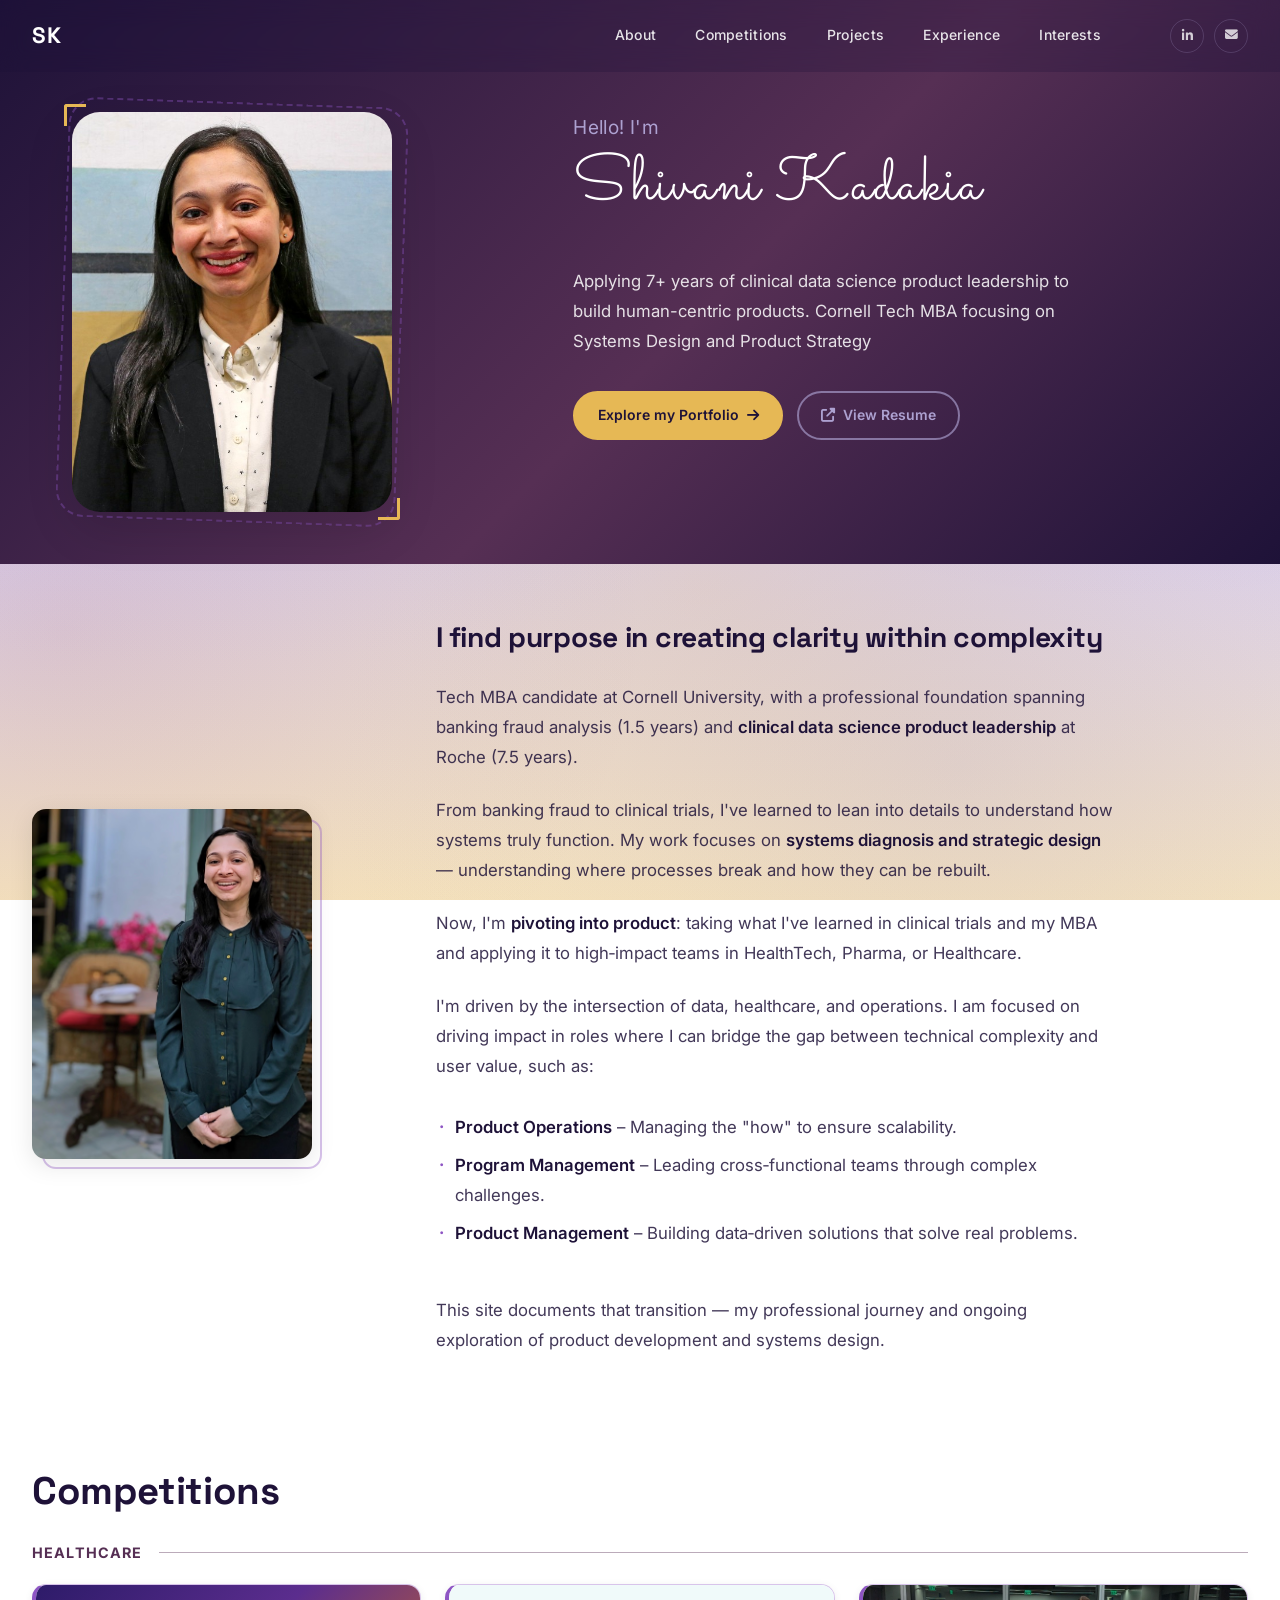
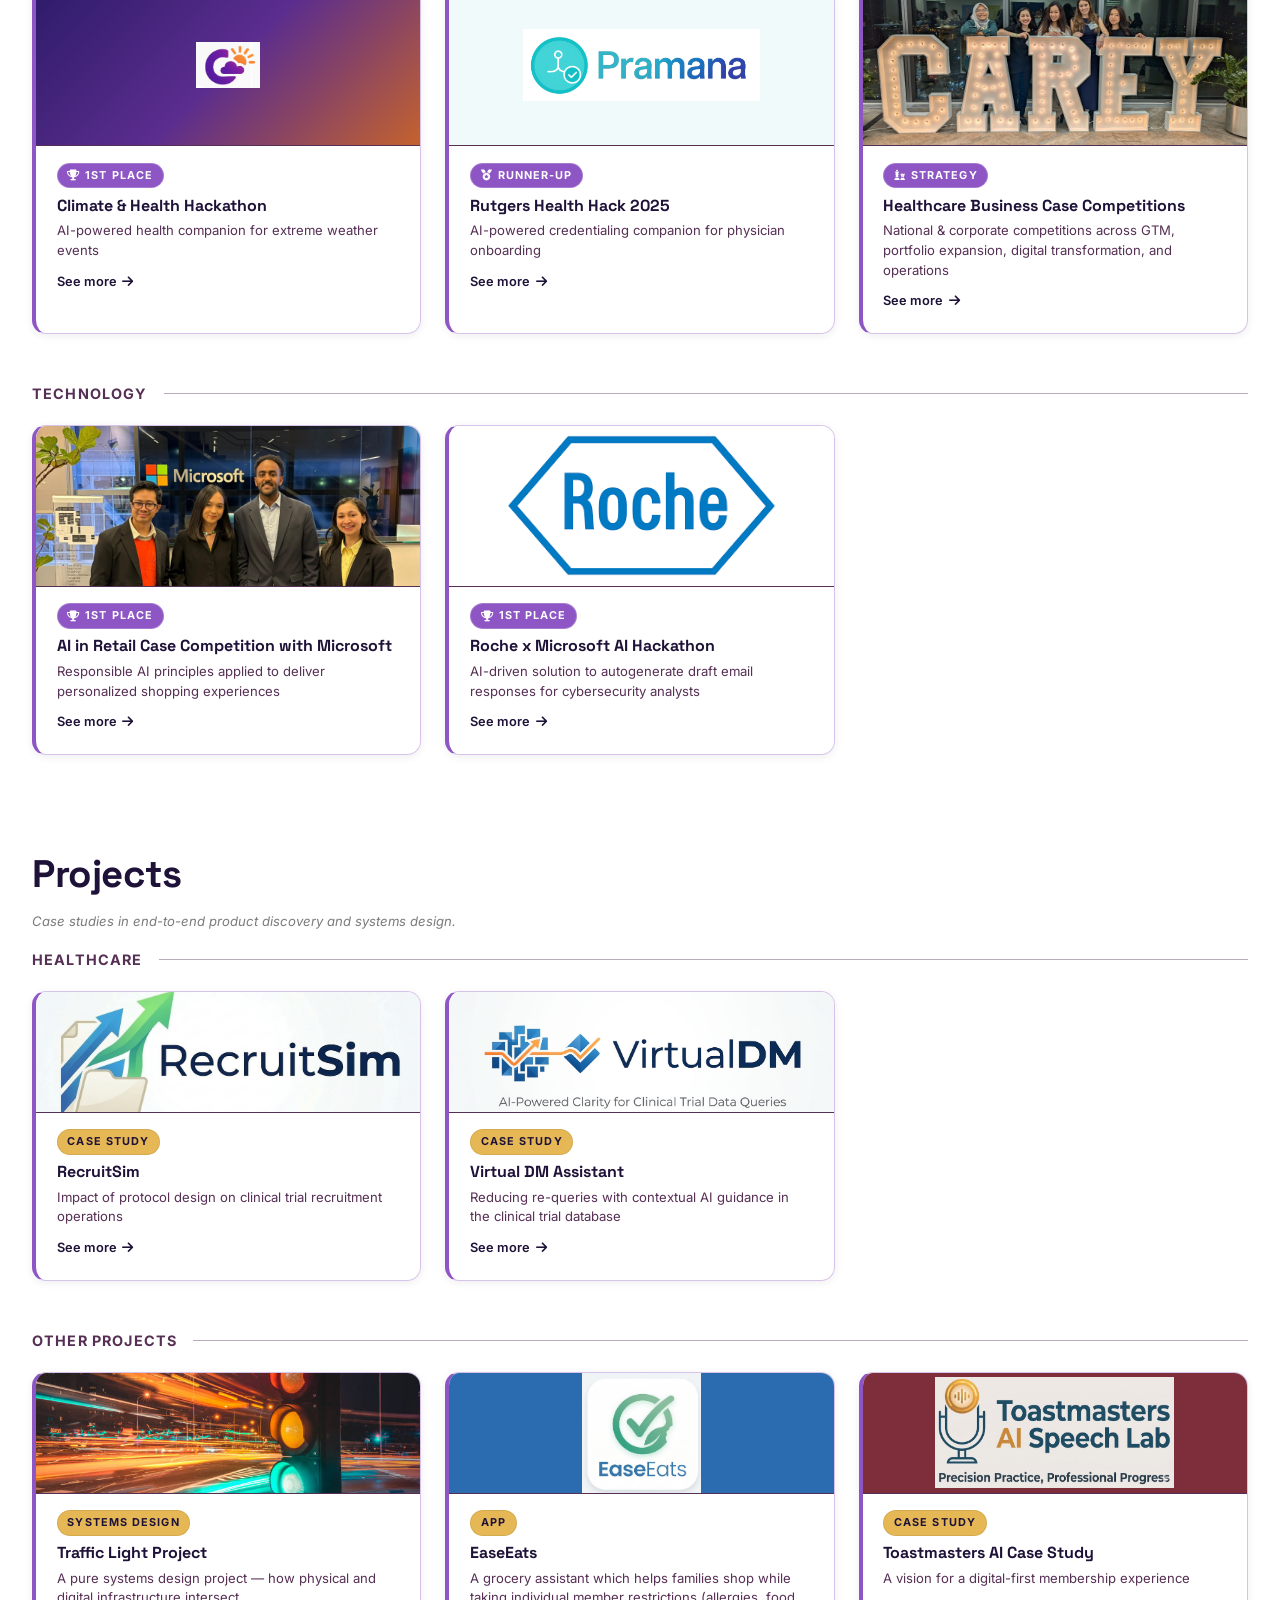
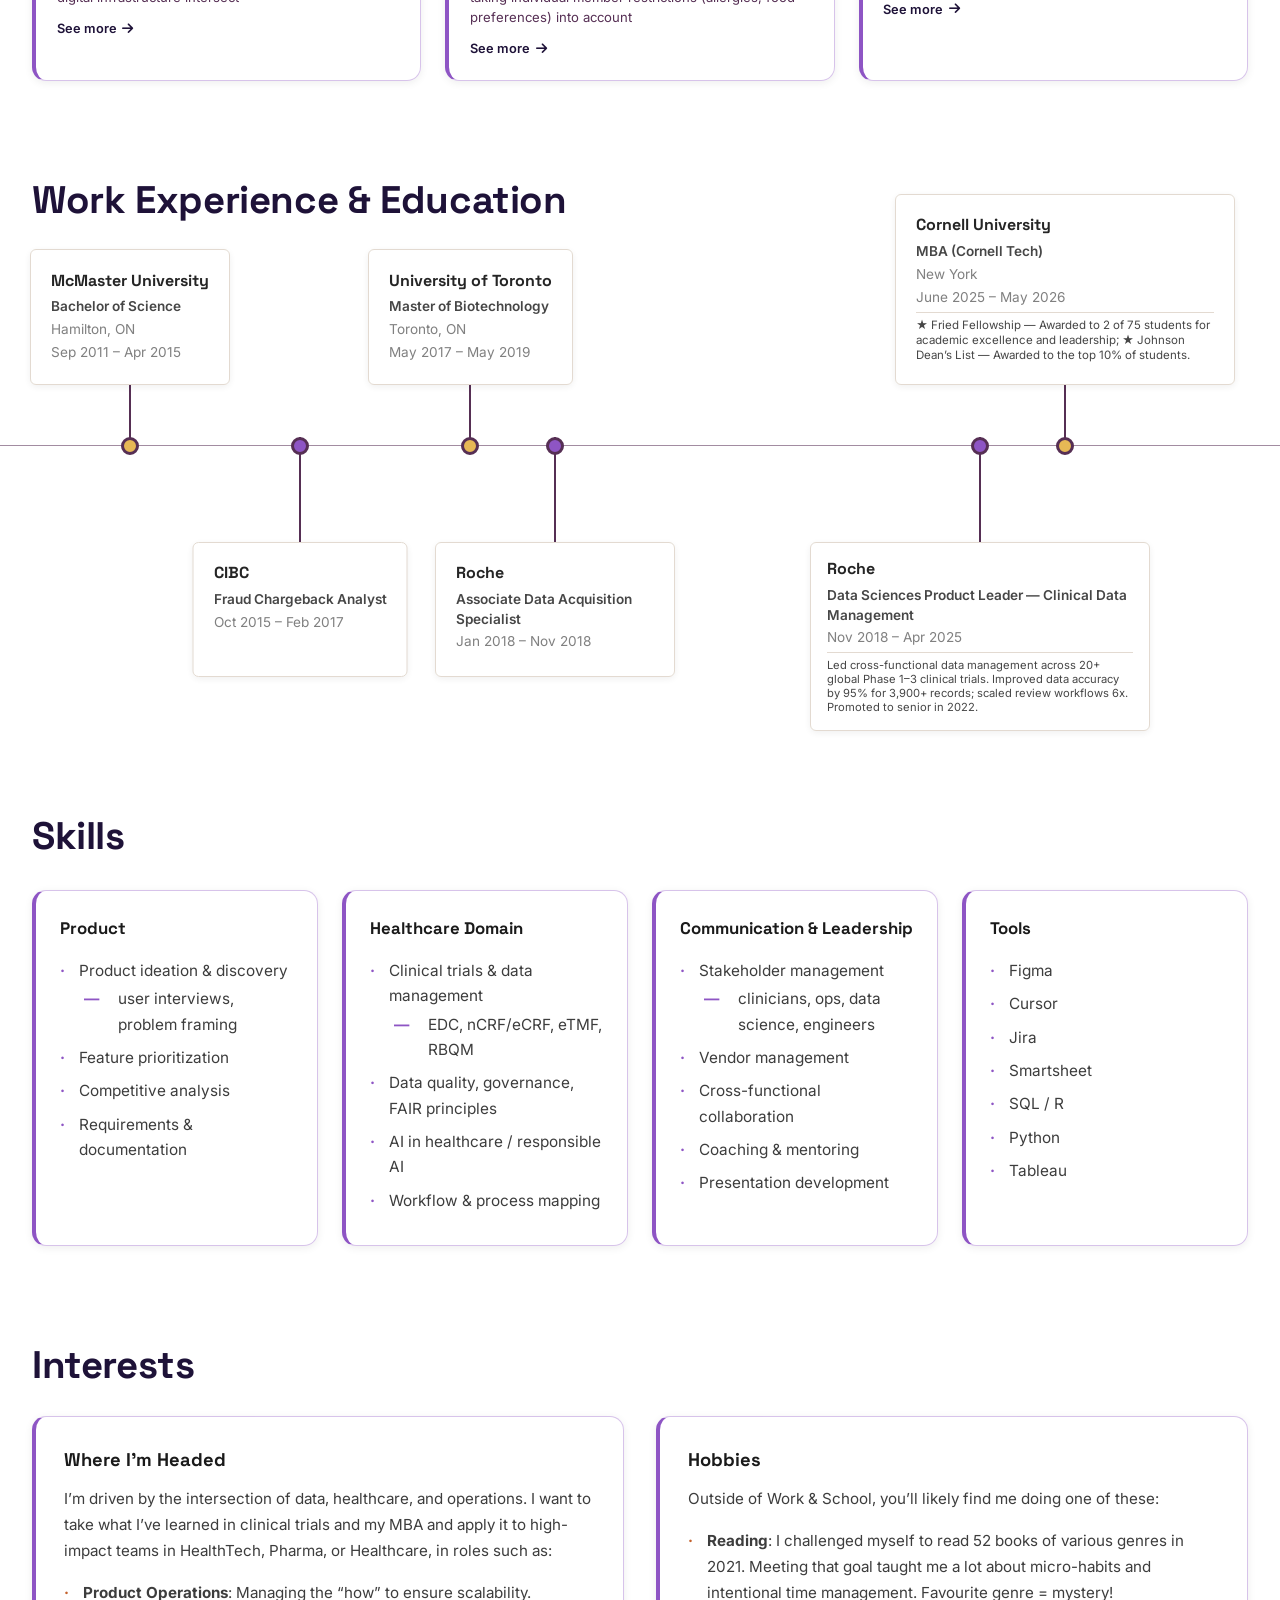
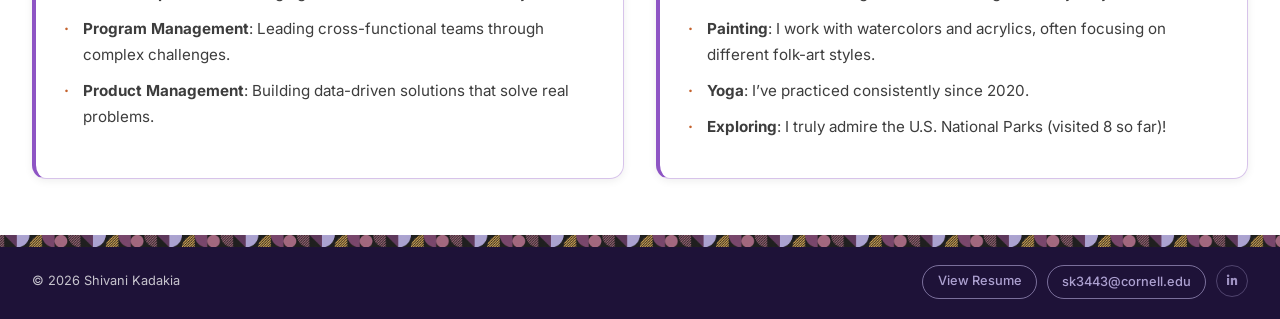
==== commit eab0b195: "update website content after PS review" ====
--- a/index.html
+++ b/index.html
@@ -22,7 +22,6 @@
       <a href="#hero" class="nav-logo">SK</a>
 
       <ul class="nav-links">
-        <li><a href="#hero"         class="nav-link active">Home</a></li>
         <li><a href="#about"        class="nav-link">About</a></li>
         <li><a href="#competitions" class="nav-link">Competitions</a></li>
         <li><a href="#projects"     class="nav-link">Projects</a></li>
@@ -65,14 +64,11 @@
         <p class="hero-greeting">Hello! I'm</p>
         <h1 class="hero-name">Shivani Kadakia</h1>
         <p class="hero-tagline hero-tagline--primary">
-          <strong>Cornell Tech MBA | 7+ Years in Clinical Data Operations</strong>
-        </p>
-        <p class="hero-tagline">
-          This site documents my journey from clinical data operations to an exploration of product development and systems design.
+          Applying 7+ years of clinical data science product leadership to build human-centric products. Cornell Tech MBA focusing on Systems Design and Product Strategy
         </p>
         <div class="hero-ctas">
           <a href="#competitions" class="btn btn--primary">
-            Explore Projects <i class="fas fa-arrow-right"></i>
+            Explore my Portfolio <i class="fas fa-arrow-right"></i>
           </a>
           <a href="https://drive.google.com/file/d/1PNnqs80CXCNU1Djd2EkrCBvL7c3vsz_X/view" class="btn btn--secondary" target="_blank" rel="noopener noreferrer">
             <i class="fas fa-external-link-alt"></i> View Resume
@@ -98,16 +94,26 @@
       </div>
 
       <div class="about-right" data-animate="fade-right">
-        <p class="about-section-label">About</p>
-        <h2 class="about-heading">I find purpose in creating clarity within complexity.</h2>
+        <h2 class="about-heading">I find purpose in creating clarity within complexity</h2>
         <p class="about-bio-text">
-          Tech MBA candidate at Cornell University. My professional foundation spans banking fraud analysis (1.5 years) and clinical data management at Roche (7.5 years).
+          Tech MBA candidate at Cornell University, with a professional foundation spanning banking fraud analysis (1.5 years) and <strong>clinical data science product leadership</strong> at Roche (7.5 years).
         </p>
         <p class="about-bio-text">
           From banking fraud to clinical trials, I've learned to lean into details to understand how systems truly function. My work focuses on <strong>systems diagnosis and strategic design</strong> — understanding where processes break and how they can be rebuilt.
         </p>
         <p class="about-bio-text">
-          This site documents my professional journey and ongoing exploration of product development and systems design.
+          Now, I'm <strong>pivoting into product</strong>: taking what I've learned in clinical trials and my MBA and applying it to high‑impact teams in HealthTech, Pharma, or Healthcare.
+        </p>
+        <p class="about-bio-text">
+          I'm driven by the intersection of data, healthcare, and operations. I am focused on driving impact in roles where I can bridge the gap between technical complexity and user value, such as:
+        </p>
+        <ul class="about-bio-list">
+          <li><strong>Product Operations</strong> – Managing the "how" to ensure scalability.</li>
+          <li><strong>Program Management</strong> – Leading cross‑functional teams through complex challenges.</li>
+          <li><strong>Product Management</strong> – Building data‑driven solutions that solve real problems.</li>
+        </ul>
+        <p class="about-bio-text">
+          This site documents that transition — my professional journey and ongoing exploration of product development and systems design.
         </p>
       </div>
 
@@ -226,7 +232,7 @@
 
       <!-- Healthcare case studies -->
       <div class="cards-row-label cards-row-label--case cards-row-label--lg">
-        <span class="cards-row-label-text">Healthcare Case Studies</span>
+        <span class="cards-row-label-text">Healthcare</span>
         <span class="cards-row-label-line" aria-hidden="true"></span>
       </div>
       <div class="cards-grid cards-grid--3">
@@ -253,7 +259,7 @@
             <div class="card-body">
               <span class="card-badge card-badge--case">Case Study</span>
               <h3 class="card-title">Virtual DM Assistant</h3>
-              <p class="card-sub">Reducing re-queries with contextual AI guidance in the EDC</p>
+              <p class="card-sub">Reducing re-queries with contextual AI guidance in the clinical trial database</p>
               <span class="card-cta">See more <i class="fas fa-arrow-right"></i></span>
             </div>
           </a>
@@ -290,7 +296,7 @@
             <div class="card-body">
               <span class="card-badge card-badge--blue">App</span>
               <h3 class="card-title">EaseEats</h3>
-              <p class="card-sub">Food delivery app for allergy-aware dining</p>
+              <p class="card-sub">A grocery assistant which helps families shop while taking individual member restrictions (allergies, food preferences) into account</p>
               <span class="card-cta">See more <i class="fas fa-arrow-right"></i></span>
             </div>
           </a>
@@ -550,7 +556,7 @@
           <h3 class="interests-title">Hobbies</h3>
           <p class="interests-lead">Outside of Work &amp; School, you’ll likely find me doing one of these:</p>
           <ul class="interests-list">
-            <li><strong>Reading</strong>: I’m a huge fan of mystery novels. In 2022, I challenged myself to read 52 books in a year.</li>
+            <li><strong>Reading</strong>: I challenged myself to read 52 books of various genres in 2021. Meeting that goal taught me a lot about micro-habits and intentional time management. Favourite genre = mystery!</li>
             <li><strong>Painting</strong>: I work with watercolors and acrylics, often focusing on different folk-art styles.</li>
             <li><strong>Yoga</strong>: I’ve practiced consistently since 2020.</li>
             <li><strong>Exploring</strong>: I truly admire the U.S. National Parks (visited 8 so far)!</li>
@@ -565,12 +571,13 @@
   ═══════════════════════════════════════════ -->
   <footer class="footer">
     <div class="footer-inner">
-      <span class="footer-name">Shivani Kadakia</span>
-      <span class="footer-divider" aria-hidden="true">·</span>
-      <span class="footer-copy">&copy; 2026</span>
+      <span class="footer-copy">&copy; <script>document.write(new Date().getFullYear())</script> Shivani Kadakia</span>
       <div class="footer-social">
         <a href="https://drive.google.com/file/d/1PNnqs80CXCNU1Djd2EkrCBvL7c3vsz_X/view" class="footer-resume" aria-label="View resume" target="_blank" rel="noopener noreferrer">View Resume</a>
-        <span class="footer-email" title="Click to select and copy">sk3443@cornell.edu</span>
+        <span class="footer-email-wrap">
+          <span id="toast-email-footer" class="toast-email toast-email--footer" aria-live="polite">Email copied!</span>
+          <button type="button" id="footer-email-copy" class="footer-email" title="Copy email">sk3443@cornell.edu</button>
+        </span>
         <a href="https://www.linkedin.com/in/shivani-kadakia/" class="footer-icon" aria-label="LinkedIn" target="_blank" rel="noopener noreferrer"><i class="fab fa-linkedin-in"></i></a>
       </div>
     </div>
--- a/styles.css
+++ b/styles.css
@@ -256,8 +256,7 @@
   display: grid;
   grid-template-columns: 1fr 1.4fr;
   gap: 3rem;
-  align-items: stretch;
-  /* Let content define height so full hero fits on first screen */
+  align-items: center;
   min-height: auto;
 }
 
@@ -377,7 +376,7 @@
 }
 
 .hero-tagline--primary {
-  margin-top: 0.5rem;
+  margin-top: 1.5rem;
   margin-bottom: 0.5rem;
 }
 
@@ -394,8 +393,8 @@
   display: flex;
   gap: 0.85rem;
   flex-wrap: wrap;
-  margin-top: auto;
-  padding-top: 1.25rem;
+  margin-top: 0.5rem;
+  padding-top: 0.75rem;
 }
 
 /* ═══════════════════════════════════════════
@@ -566,6 +565,7 @@
   background: var(--deep-base);
   color: rgba(255,255,255,0.75);
   padding: 0;
+  overflow: visible;
 }
 
 .footer-inner {
@@ -576,6 +576,7 @@
   align-items: center;
   gap: 0.75rem;
   flex-wrap: wrap;
+  overflow: visible;
 }
 
 .footer-name {
@@ -609,10 +610,6 @@
   transition: color var(--transition), border-color var(--transition);
 }
 
-.footer-social .footer-icon:hover {
-  color: #ffffff;
-  border-color: rgba(230,184,85,0.85);
-}
 
 .footer-resume {
   display: inline-flex;
@@ -628,11 +625,17 @@
   transition: color var(--transition), background var(--transition), border-color var(--transition), box-shadow var(--transition);
 }
 
-.footer-resume:hover {
+.footer-resume:hover,
+.footer-icon:hover {
   background: rgba(173,161,209,0.18);
   color: #ffffff;
   border-color: rgba(173,161,209,0.9);
   box-shadow: 0 6px 20px rgba(173,161,209,0.22);
+}
+
+.footer-email-wrap {
+  position: relative;
+  display: inline-flex;
 }
 
 .footer-email {
@@ -646,9 +649,33 @@
   color: var(--lavender);
   border: 1px solid rgba(173,161,209,0.65);
   background: transparent;
-  user-select: text;
-  cursor: default;
   font-family: inherit;
+  cursor: pointer;
+  transition: color var(--transition), background var(--transition), border-color var(--transition), box-shadow var(--transition);
+}
+
+.footer-email:hover {
+  background: rgba(173,161,209,0.18);
+  color: #ffffff;
+  border-color: rgba(173,161,209,0.9);
+  box-shadow: 0 6px 20px rgba(173,161,209,0.22);
+}
+
+.footer-email-wrap .toast-email--footer {
+  top: auto;
+  bottom: 100%;
+  left: 50%;
+  margin: 0 0 0.5rem 0;
+  transform: translateX(-50%) translateY(4px);
+  color: rgba(255,255,255,0.95);
+  background: rgba(173,161,209,0.95);
+  border: 1px solid rgba(255,255,255,0.3);
+  box-shadow: 0 4px 12px rgba(0,0,0,0.2);
+  white-space: nowrap;
+}
+
+.footer-email-wrap .toast-email--footer.is-visible {
+  transform: translateX(-50%) translateY(0);
 }
 
 /* Toast: Email copied (below nav email icon) */
@@ -781,7 +808,7 @@
   display: grid;
   grid-template-columns: 340px 1fr;
   gap: 4rem;
-  align-items: start;
+  align-items: center;
 }
 
 /* ── Left column ── */
@@ -900,6 +927,34 @@
 }
 
 .about-bio-text strong {
+  color: var(--deep-base);
+  font-weight: 600;
+}
+
+.about-bio-list {
+  list-style: none;
+  font-size: 1.05rem;
+  color: rgba(30,18,56,0.84);
+  line-height: 1.8;
+  max-width: 62ch;
+  margin: 0.5rem 0 1rem;
+  padding-left: 1.2rem;
+}
+
+.about-bio-list li {
+  position: relative;
+  margin-bottom: 0.5rem;
+}
+
+.about-bio-list li::before {
+  content: '·';
+  position: absolute;
+  left: -1rem;
+  color: var(--purple);
+  font-weight: 700;
+}
+
+.about-bio-list strong {
   color: var(--deep-base);
   font-weight: 600;
 }
@@ -977,9 +1032,14 @@
   font-size: clamp(1.8rem, 3vw, 2.6rem);
   font-weight: 700;
   color: var(--deep-base);
-  margin-bottom: 2.5rem;
+  margin-bottom: 1.25rem;
   letter-spacing: -0.01em;
 }
+
+#projects .section-title {
+  margin-bottom: 0.4rem;
+}
+
 
 /* ═══════════════════════════════════════════
    UNIFIED CARDS SECTION
@@ -987,7 +1047,11 @@
 ═══════════════════════════════════════════ */
 .cards-section {
   background: transparent;
-  padding: 3.75rem 0 4.5rem;
+  padding: 2rem 0 3.5rem;
+}
+
+#skills.cards-section {
+  padding-top: 1rem;
 }
 
 .cards-section--alt {
@@ -1038,7 +1102,7 @@
   font-size: 0.82rem;
   color: var(--muted);
   font-style: italic;
-  margin-bottom: 1.25rem;
+  margin-bottom: 1rem;
 }
 
 /* Grids */
@@ -1060,6 +1124,8 @@
   border-left: 4px solid var(--purple);
   transition: transform 0.28s cubic-bezier(0.34, 1.56, 0.64, 1),
               box-shadow 0.28s ease;
+  backface-visibility: hidden;
+  -webkit-backface-visibility: hidden;
 }
 
 .card:hover {
@@ -1085,6 +1151,10 @@
   height: 160px;
   background: var(--cream-dark);
   overflow: hidden;
+}
+
+.card-body {
+  box-shadow: inset 0 1px 0 0 var(--plum);
 }
 
 .card-img {
@@ -1284,7 +1354,7 @@
 }
 
 #experience.cards-section {
-  padding-bottom: 4rem;
+  padding-bottom: 1.5rem;
 }
 
 .timeline-grid {
@@ -1321,7 +1391,7 @@
   border-radius: 50%;
   border: 3px solid var(--muted);
   background: #fff;
-  cursor: pointer;
+  cursor: default;
   transition: transform 0.2s ease, box-shadow 0.2s ease;
   z-index: 10;
 }
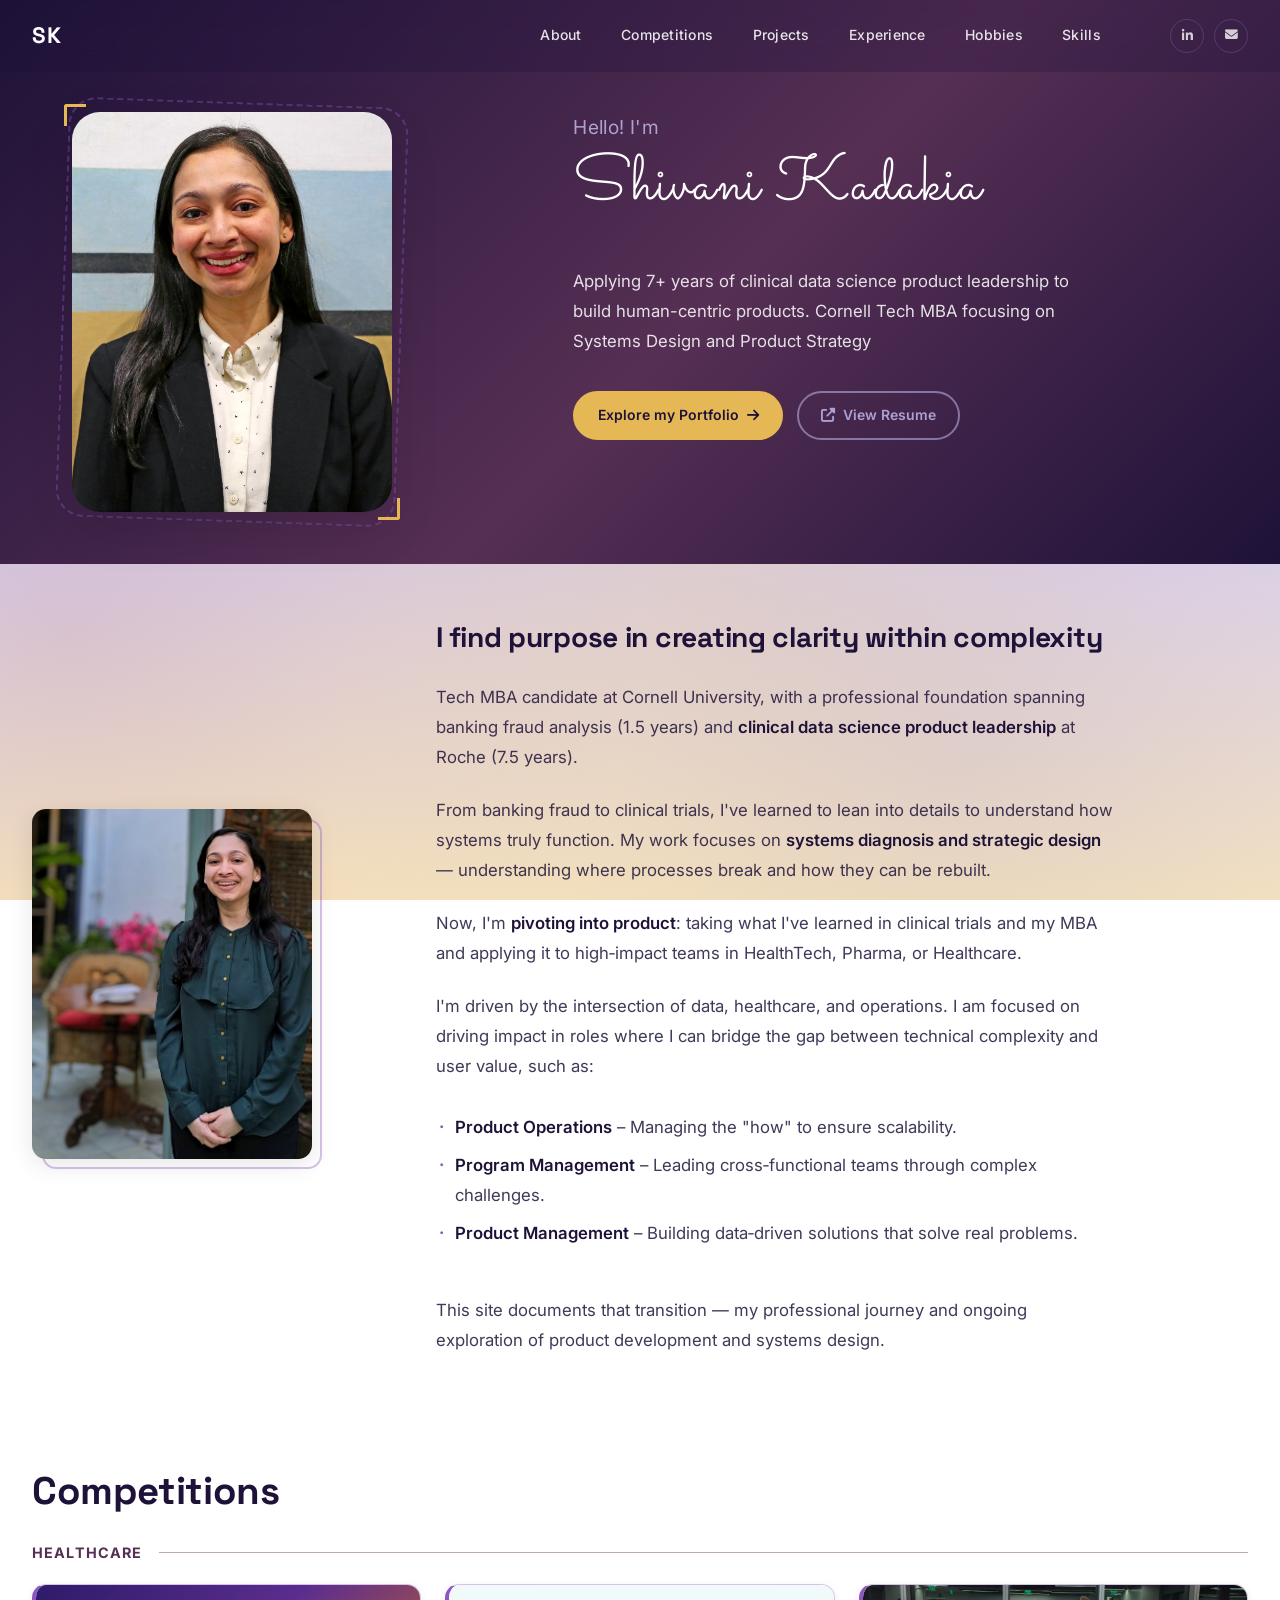
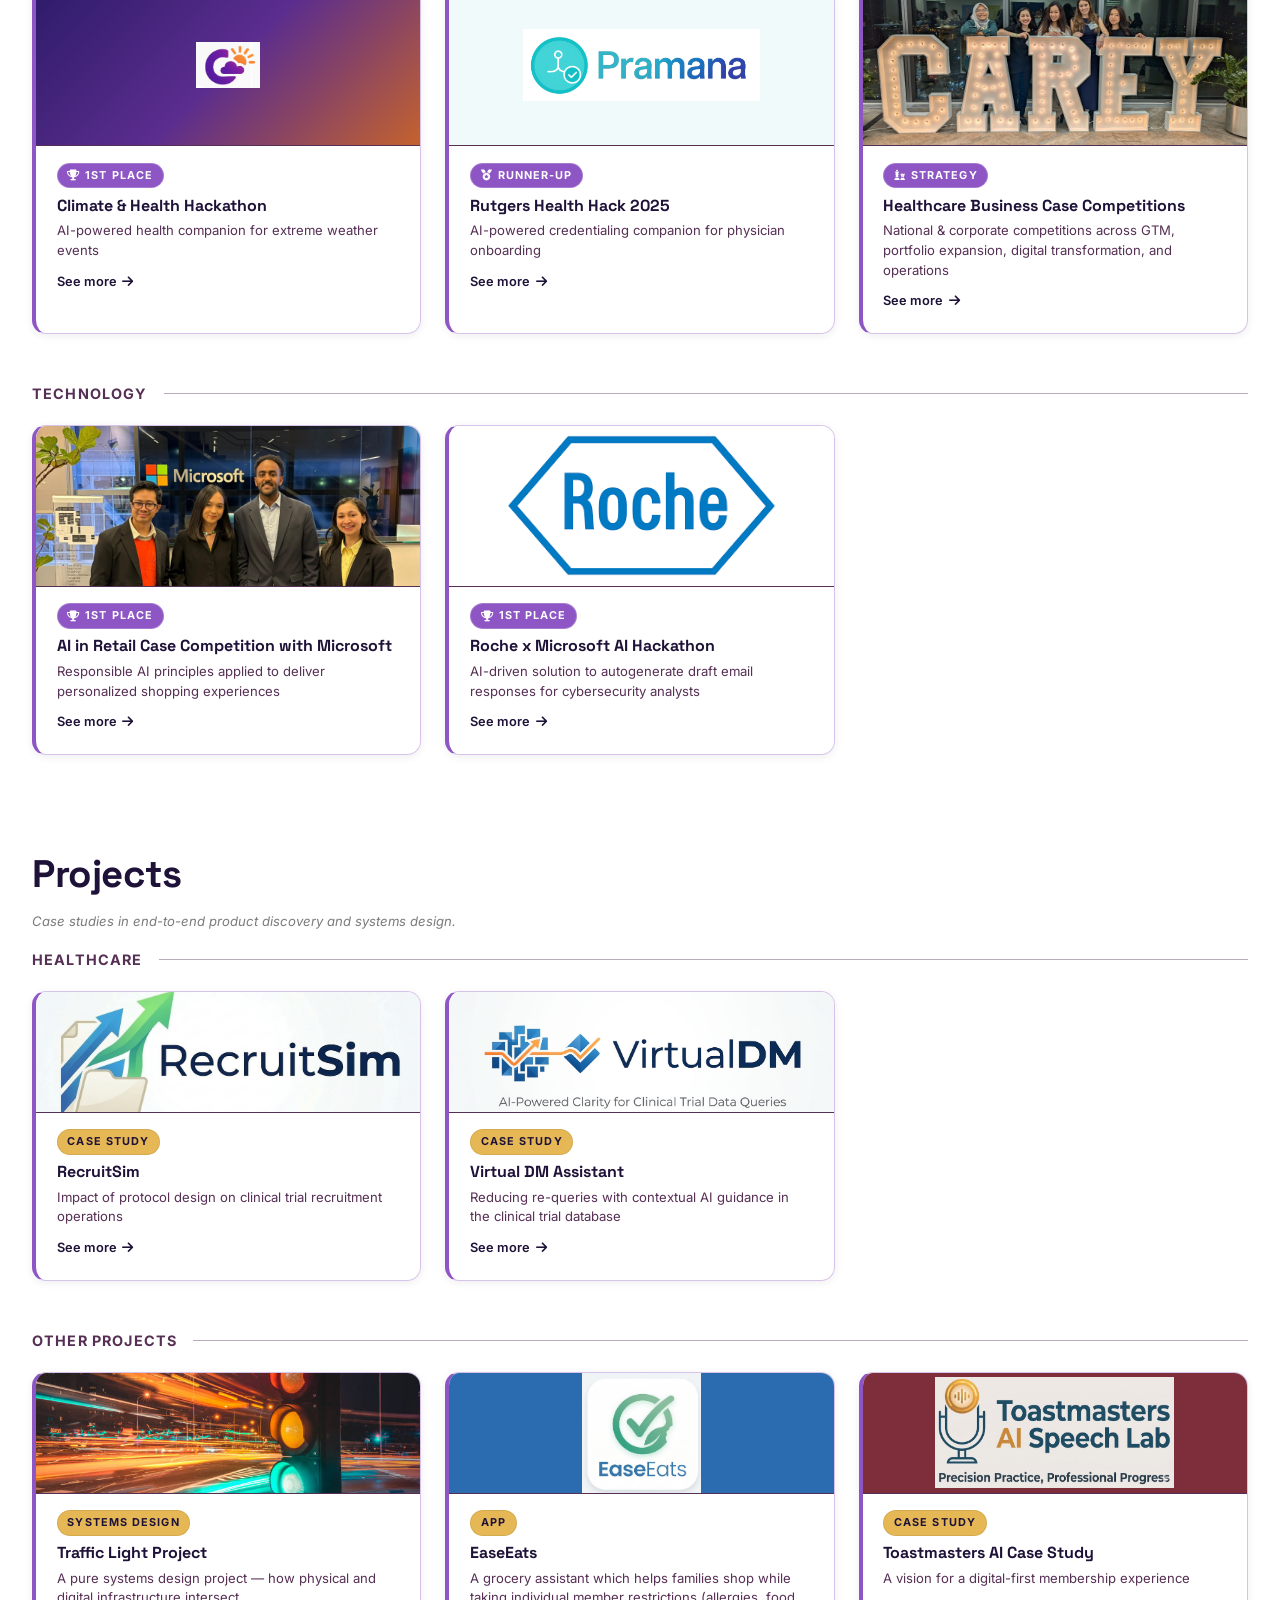
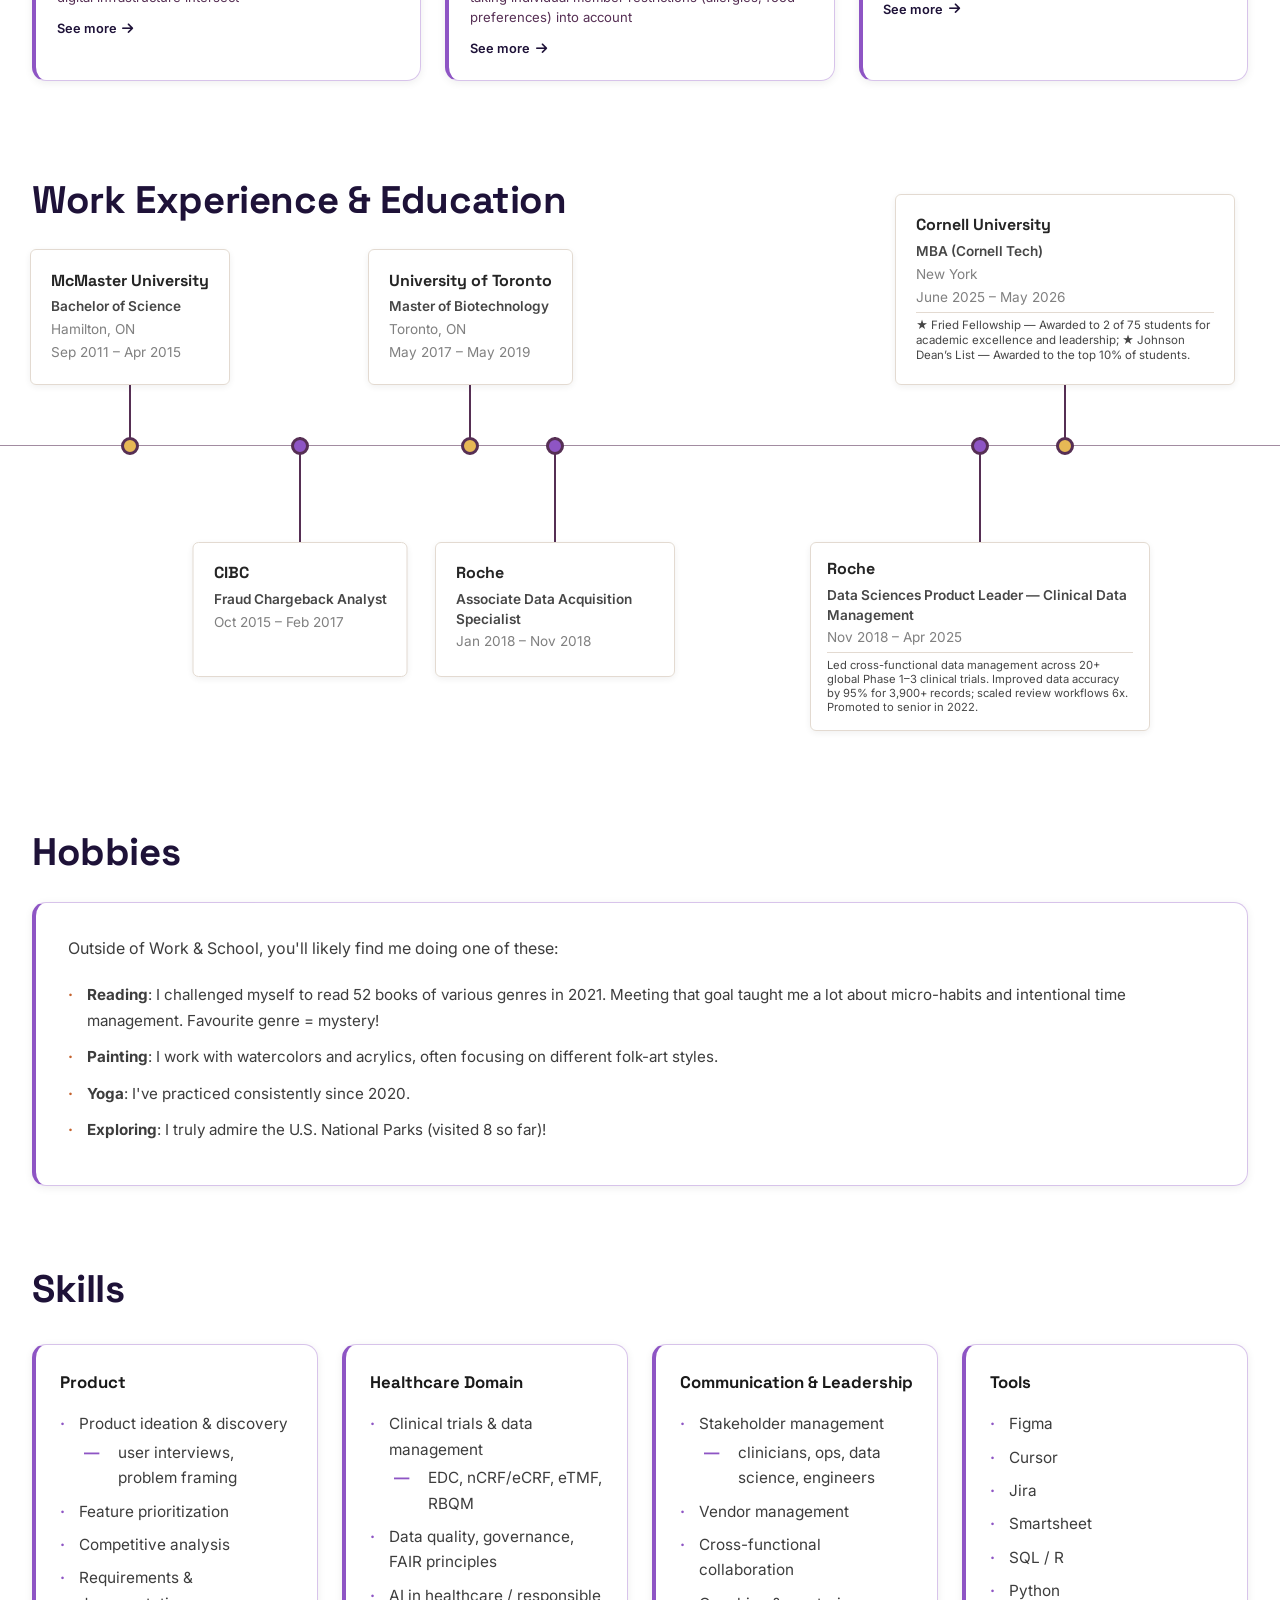
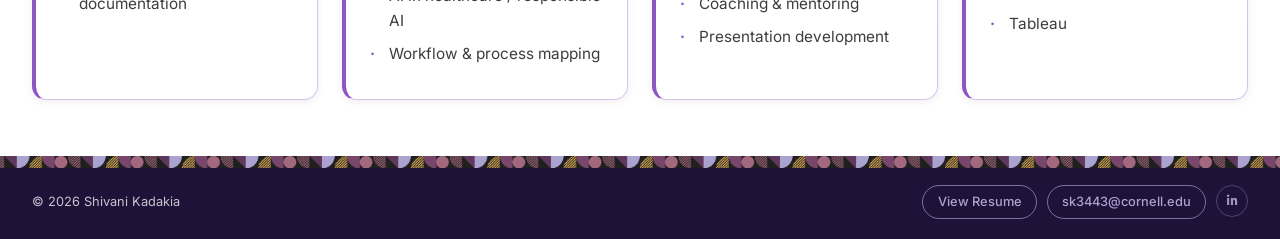
==== commit 06220345: "update website content after PS review 2" ====
--- a/index.html
+++ b/index.html
@@ -26,7 +26,8 @@
         <li><a href="#competitions" class="nav-link">Competitions</a></li>
         <li><a href="#projects"     class="nav-link">Projects</a></li>
         <li><a href="#experience"   class="nav-link">Experience</a></li>
-        <li><a href="#interests"    class="nav-link">Interests</a></li>
+        <li><a href="#hobbies"      class="nav-link">Hobbies</a></li>
+        <li><a href="#skills"       class="nav-link">Skills</a></li>
       </ul>
 
       <div class="nav-social">
@@ -474,6 +475,25 @@
   </section>
 
   <!-- ═══════════════════════════════════════════
+       HOBBIES
+  ═══════════════════════════════════════════ -->
+  <section class="cards-section cards-section--alt" id="hobbies">
+    <div class="cards-section-inner">
+      <h2 class="section-title">Hobbies</h2>
+
+      <div class="hobbies-block">
+        <p class="hobbies-lead">Outside of Work &amp; School, you'll likely find me doing one of these:</p>
+        <ul class="interests-list">
+          <li><strong>Reading</strong>: I challenged myself to read 52 books of various genres in 2021. Meeting that goal taught me a lot about micro-habits and intentional time management. Favourite genre = mystery!</li>
+          <li><strong>Painting</strong>: I work with watercolors and acrylics, often focusing on different folk-art styles.</li>
+          <li><strong>Yoga</strong>: I've practiced consistently since 2020.</li>
+          <li><strong>Exploring</strong>: I truly admire the U.S. National Parks (visited 8 so far)!</li>
+        </ul>
+      </div>
+    </div>
+  </section>
+
+  <!-- ═══════════════════════════════════════════
        SKILLS
   ═══════════════════════════════════════════ -->
   <section class="cards-section" id="skills">
@@ -534,37 +554,7 @@
     </div>
   </section>
 
-  <!-- ═══════════════════════════════════════════
-       INTERESTS
-  ═══════════════════════════════════════════ -->
-  <section class="cards-section cards-section--alt" id="interests">
-    <div class="cards-section-inner">
-      <h2 class="section-title">Interests</h2>
-
-      <div class="interests-layout">
-        <div class="interests-block">
-          <h3 class="interests-title">Where I’m Headed</h3>
-          <p class="interests-lead">I’m driven by the intersection of data, healthcare, and operations. I want to take what I’ve learned in clinical trials and my MBA and apply it to high-impact teams in HealthTech, Pharma, or Healthcare, in roles such as:</p>
-          <ul class="interests-list">
-            <li><strong>Product Operations</strong>: Managing the “how” to ensure scalability.</li>
-            <li><strong>Program Management</strong>: Leading cross-functional teams through complex challenges.</li>
-            <li><strong>Product Management</strong>: Building data-driven solutions that solve real problems.</li>
-          </ul>
-        </div>
-
-        <div class="interests-block">
-          <h3 class="interests-title">Hobbies</h3>
-          <p class="interests-lead">Outside of Work &amp; School, you’ll likely find me doing one of these:</p>
-          <ul class="interests-list">
-            <li><strong>Reading</strong>: I challenged myself to read 52 books of various genres in 2021. Meeting that goal taught me a lot about micro-habits and intentional time management. Favourite genre = mystery!</li>
-            <li><strong>Painting</strong>: I work with watercolors and acrylics, often focusing on different folk-art styles.</li>
-            <li><strong>Yoga</strong>: I’ve practiced consistently since 2020.</li>
-            <li><strong>Exploring</strong>: I truly admire the U.S. National Parks (visited 8 so far)!</li>
-          </ul>
-        </div>
-      </div>
-    </div>
-  </section>
+
 
   <!-- ═══════════════════════════════════════════
        FOOTER
--- a/styles.css
+++ b/styles.css
@@ -1765,6 +1765,29 @@
 /* ═══════════════════════════════════════════
    INTERESTS SECTION
 ═══════════════════════════════════════════ */
+/* Hobbies section - full-width single block */
+.hobbies-block {
+  background: rgba(255,255,255,0.9);
+  border-radius: var(--radius-md);
+  box-shadow: var(--shadow-sm);
+  border: 1px solid rgba(142,85,196,0.35);
+  border-left: 4px solid var(--purple);
+  padding: 2rem 2rem;
+  margin-top: 1rem;
+}
+
+.hobbies-lead {
+  font-size: 1rem;
+  color: var(--ink-soft);
+  line-height: 1.7;
+  margin-bottom: 1.25rem;
+}
+
+.hobbies-block .interests-list {
+  margin: 0;
+  padding: 0;
+}
+
 .interests-layout {
   display: grid;
   grid-template-columns: 1fr 1fr;
